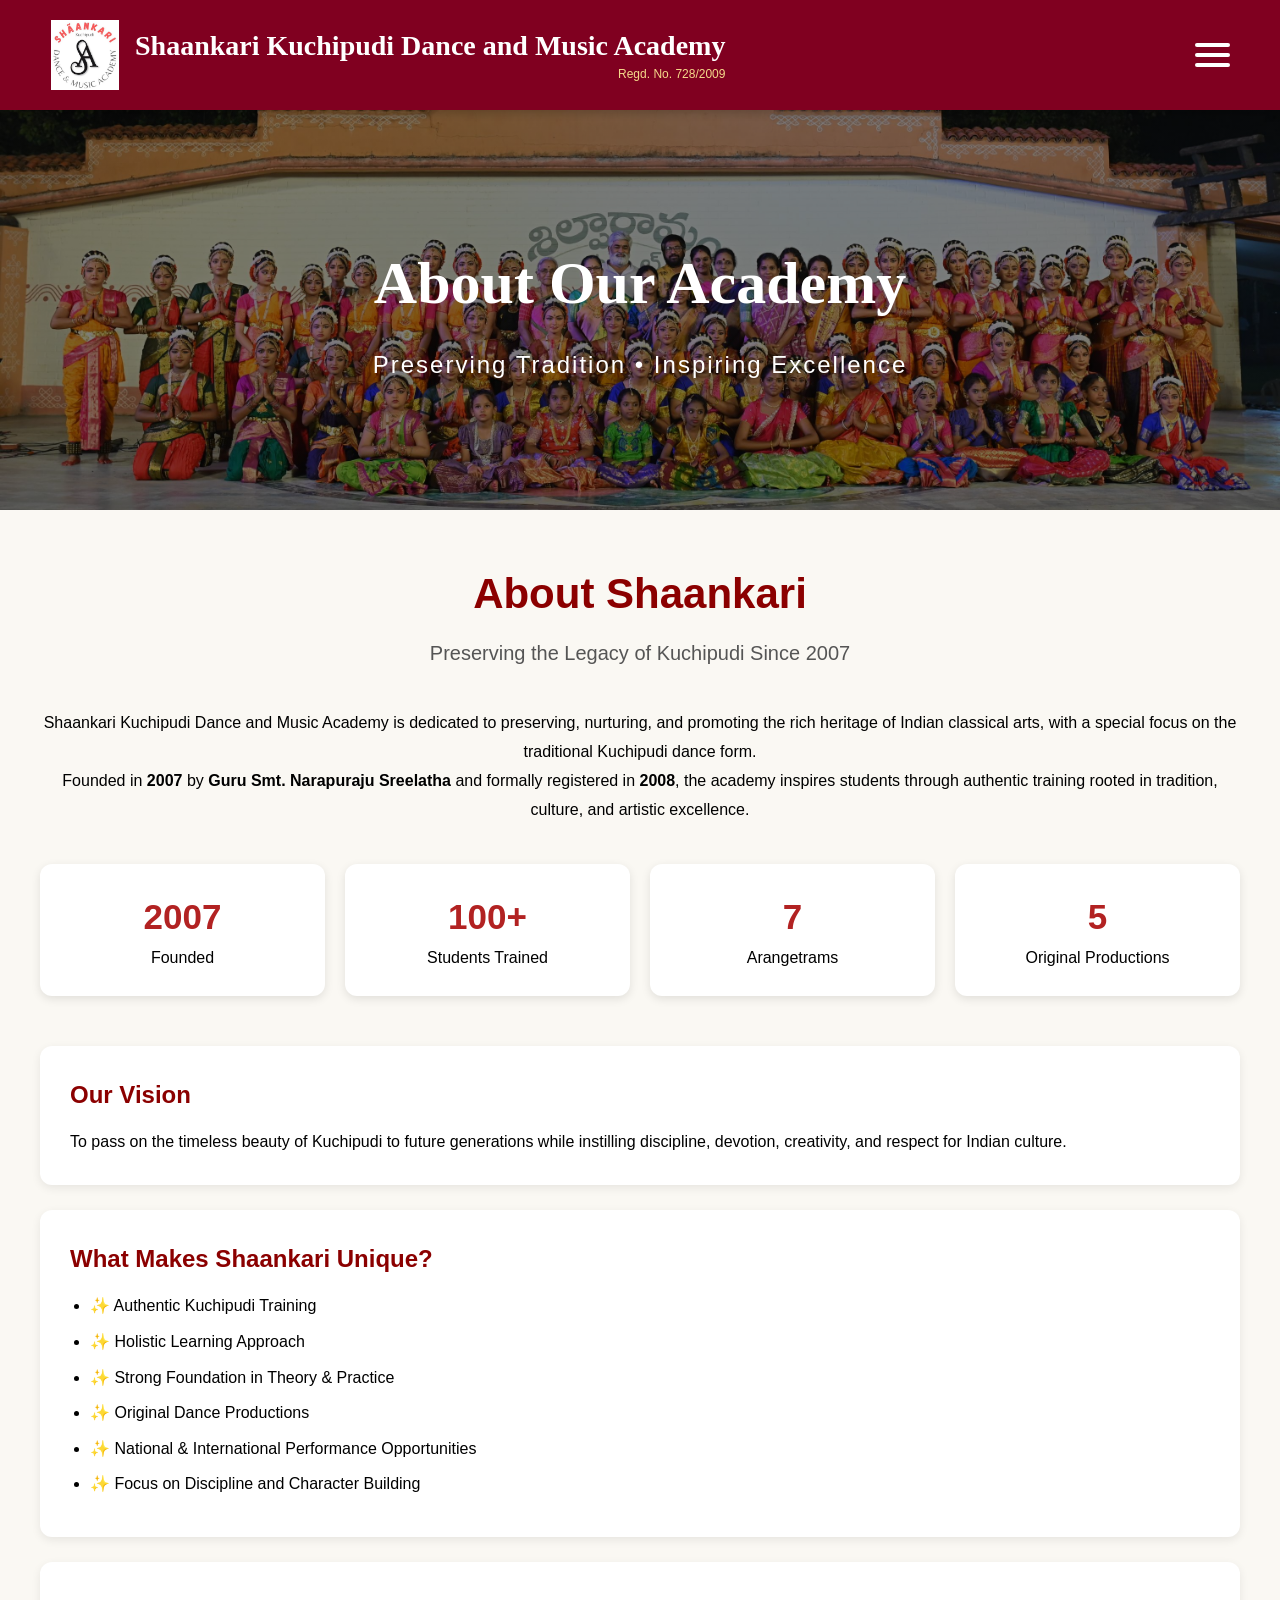
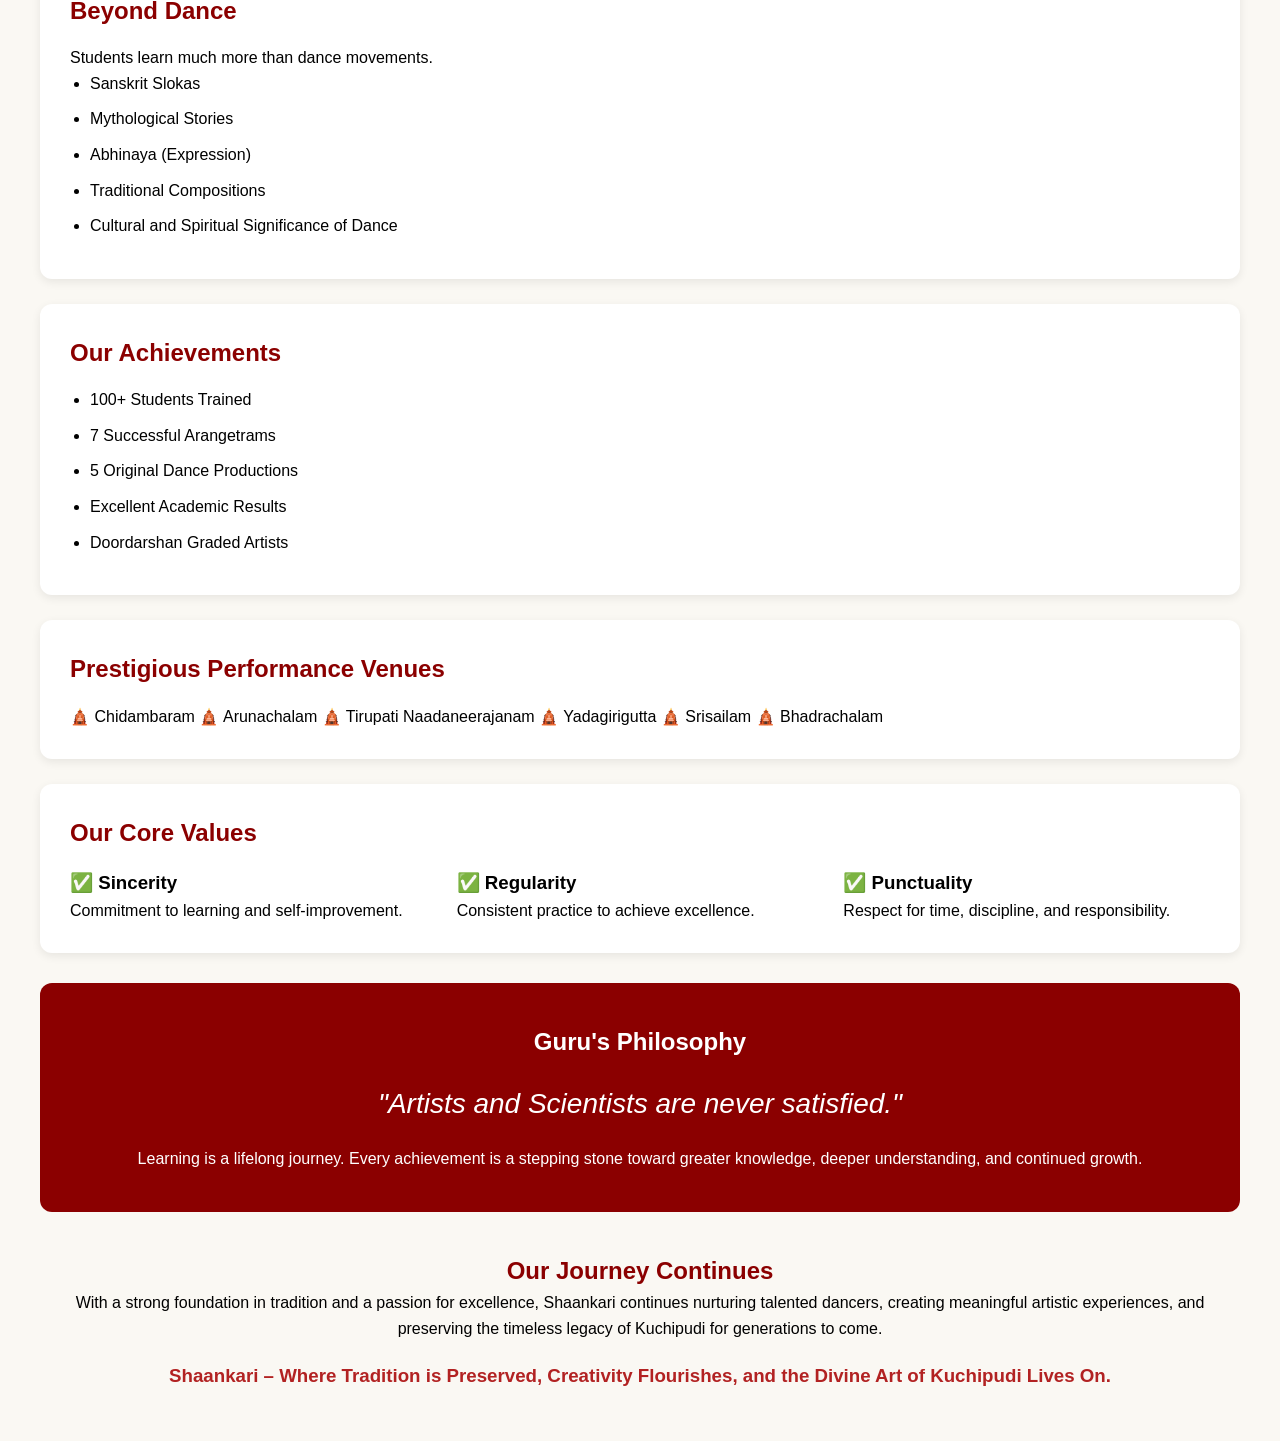
==== about-institute.html @ 615d6a78 "First website upload" ====
<!DOCTYPE html>
<html>

<head>
<title>Founder</title>
<link rel="stylesheet" href="style.css">
<script src="script.js"></script>
</head>

<body>

<div id="header"></div>
<section class="page-banner">
    <div class="banner-overlay">
        <h1>About Our Academy</h1>
        <p>Preserving Tradition • Inspiring Excellence</p>
    </div>
</section>

<section class="about-section">
    <div class="container">

        <h1 class="page-title">About Shaankari</h1>
        <p class="subtitle">
            Preserving the Legacy of Kuchipudi Since 2007
        </p>

        <div class="about-intro">
            <p>
                Shaankari Kuchipudi Dance and Music Academy is dedicated to preserving,
                nurturing, and promoting the rich heritage of Indian classical arts,
                with a special focus on the traditional Kuchipudi dance form.
            </p>

            <p>
                Founded in <strong>2007</strong> by
                <strong>Guru Smt. Narapuraju Sreelatha</strong> and formally registered
                in <strong>2008</strong>, the academy inspires students through authentic
                training rooted in tradition, culture, and artistic excellence.
            </p>
        </div>

        <!-- Stats -->
        <div class="stats-container">
            <div class="stat-card">
                <h2>2007</h2>
                <p>Founded</p>
            </div>

            <div class="stat-card">
                <h2>100+</h2>
                <p>Students Trained</p>
            </div>

            <div class="stat-card">
                <h2>7</h2>
                <p>Arangetrams</p>
            </div>

            <div class="stat-card">
                <h2>5</h2>
                <p>Original Productions</p>
            </div>

        </div>

        <!-- Vision -->
        <div class="about-card">
            <h2>Our Vision</h2>
            <p>
                To pass on the timeless beauty of Kuchipudi to future generations while
                instilling discipline, devotion, creativity, and respect for Indian culture.
            </p>
        </div>

        <!-- Features -->
        <div class="about-card">
            <h2>What Makes Shaankari Unique?</h2>

            <ul>
                <li>✨ Authentic Kuchipudi Training</li>
                <li>✨ Holistic Learning Approach</li>
                <li>✨ Strong Foundation in Theory & Practice</li>
                <li>✨ Original Dance Productions</li>
                <li>✨ National & International Performance Opportunities</li>
                <li>✨ Focus on Discipline and Character Building</li>
            </ul>
        </div>

        <!-- Learning -->
        <div class="about-card">
            <h2>Beyond Dance</h2>

            <p>
                Students learn much more than dance movements.
            </p>

            <ul>
                <li>Sanskrit Slokas</li>
                <li>Mythological Stories</li>
                <li>Abhinaya (Expression)</li>
                <li>Traditional Compositions</li>
                <li>Cultural and Spiritual Significance of Dance</li>
            </ul>
        </div>

        <!-- Achievements -->
        <div class="about-card">
            <h2>Our Achievements</h2>

            <ul>
                <li> 100+ Students Trained</li>
                <li> 7 Successful Arangetrams</li>
                <li> 5 Original Dance Productions</li>
                <li> Excellent Academic Results</li>
                <li> Doordarshan Graded Artists</li>
            </ul>
        </div>

        
        <!-- Venues -->
        <div class="about-card">
            <h2>Prestigious Performance Venues</h2>

            <div class="venues">
                <span>🛕 Chidambaram</span>
                <span>🛕 Arunachalam</span>
                <span>🛕 Tirupati Naadaneerajanam</span>
                <span>🛕 Yadagirigutta</span>
                <span>🛕 Srisailam</span>
                <span>🛕 Bhadrachalam</span>
            </div>
        </div>

        <!-- Values -->
        <div class="about-card">
            <h2>Our Core Values</h2>

            <div class="values">
                <div>
                    <h3>✅ Sincerity</h3>
                    <p>Commitment to learning and self-improvement.</p>
                </div>

                <div>
                    <h3>✅ Regularity</h3>
                    <p>Consistent practice to achieve excellence.</p>
                </div>

                <div>
                    <h3>✅ Punctuality</h3>
                    <p>Respect for time, discipline, and responsibility.</p>
                </div>
            </div>
        </div>

        <!-- Quote -->
        <div class="quote-section">
            <h2>Guru's Philosophy</h2>

            <blockquote>
                "Artists and Scientists are never satisfied."
            </blockquote>

            <p>
                Learning is a lifelong journey. Every achievement is a stepping stone
                toward greater knowledge, deeper understanding, and continued growth.
            </p>
        </div>

        <!-- Ending -->
        <div class="closing-text">
            <h2>Our Journey Continues</h2>

            <p>
                With a strong foundation in tradition and a passion for excellence,
                Shaankari continues nurturing talented dancers, creating meaningful
                artistic experiences, and preserving the timeless legacy of Kuchipudi
                for generations to come.
            </p>

            <h3>
                Shaankari – Where Tradition is Preserved, Creativity Flourishes,
                and the Divine Art of Kuchipudi Lives On.
            </h3>
        </div>

    </div>
</section>
</body>
</html>
---- style.css ----
*{
    margin:0;
    padding:0;
    box-sizing:border-box;
    font-family:Arial, sans-serif;
}

body{
    line-height:1.6;
    background:#FFF8E7;
}

header{
    background:#800020;
    color:white;
    padding:20px 50px;
    display:flex;
    justify-content:space-between;
    align-items:center;
    position:relative;
    box-shadow:0 2px 10px rgba(0,0,0,0.2);
}

.logo{
    display:flex;
    align-items:center;
    gap:15px;
}

.logo img{
    width:70px;
    height:70px;
    object-fit:contain;
}

.logo-text{
    display:flex;
    flex-direction:column;

    font-family:'Cinzel', serif; /* or Georgia */
    font-size:28px;
    font-weight:bold;
    color:white;
    line-height:1.2;
}

.regd{
    font-size:12px;
    font-weight:normal;
    color:#f5d98b;
    align-self:flex-end;
    margin-top:5px;
}
.menu-toggle{
    display:flex;
    flex-direction:column;
    cursor:pointer;
    gap:6px;
}

.menu-toggle span{
    width:35px;
    height:4px;
    background:white;
    border-radius:2px;
    transition:0.4s;
}

/* Animated Hamburger */

.menu-toggle.active span:nth-child(1){
    transform:translateY(10px) rotate(45deg);
}

.menu-toggle.active span:nth-child(2){
    opacity:0;
}

.menu-toggle.active span:nth-child(3){
    transform:translateY(-10px) rotate(-45deg);
}

/* Dropdown Menu */

#menu{
    position:absolute;
    top:85px;
    right:20px;
    width:280px;

    background:white;
    border-radius:15px;

    box-shadow:0 8px 25px rgba(0,0,0,0.15);

    overflow:hidden;

    max-height:0;
    opacity:0;

    transition:
        max-height 0.5s ease,
        opacity 0.4s ease;

    z-index:1000;
}

#menu.show{
    max-height:500px;
    opacity:1;
}

#menu a{
    display:block;
    padding:18px 22px;
    color:#333;
    text-decoration:none;
    font-size:16px;

    border-bottom:1px solid #eee;

    transition:
        background 0.3s,
        padding-left 0.3s;
}

#menu a:hover{
    background:#fff4dc;
    padding-left:30px;
    color:#800020;
}

#menu a:last-child{
    border-bottom:none;
}

nav a{
    color:white;
    text-decoration:none;
    margin-left:20px;
}

.hero{
    height:90vh;
    background:linear-gradient(rgba(0,0,0,.5),
    rgba(0,0,0,.5)),
    url("./images/nataraja.png")
    center/cover;
    display:flex;
    justify-content:center;
    align-items:center;
    text-align:center;
    color:white;
}

.hero-content h1{
    font-size:60px;
}

.hero-content p{
    font-size:22px;
    margin:20px 0;
}

.btn{
    background:#D4AF37;
    color:black;
    padding:12px 25px;
    text-decoration:none;
    border-radius:5px;
    font-weight:bold;
}

section{
    padding:70px 10%;
}

.section-title{
    text-align:center;
    font-size:36px;
    color:#800020;
    margin-bottom:40px;
}

.about{
    text-align:center;
}

.page-banner{
    height:400px;

    background:
    linear-gradient(
        rgba(0,0,0,0.5),
        rgba(0,0,0,0.5)
    ),
    url("./images/banner.jpg");

    background-size:cover;
    background-position:50% 70%;
    background-repeat:no-repeat;

    display:flex;
    justify-content:center;
    align-items:center;

    text-align:center;
}

.banner-overlay h1{
    color:white;
    font-size:60px;
    margin-bottom:15px;

    font-family:Georgia, serif;
}

.banner-overlay p{
    color:white;
    font-size:24px;
    letter-spacing:2px;
}



.about-section{
    padding:50px 20px;
    background:#faf8f3;
}

.container{
    max-width:1200px;
    margin:auto;
}

.page-title{
    text-align:center;
    color:#8b0000;
    font-size:42px;
    margin-bottom:10px;
}

.subtitle{
    text-align:center;
    font-size:20px;
    color:#555;
    margin-bottom:40px;
}

.about-intro{
    text-align:center;
    line-height:1.8;
    margin-bottom:40px;
}

.stats-container{
    display:grid;
    grid-template-columns:repeat(auto-fit,minmax(180px,1fr));
    gap:20px;
    margin-bottom:50px;
}

.stat-card{
    background:white;
    padding:25px;
    text-align:center;
    border-radius:12px;
    box-shadow:0 3px 10px rgba(0,0,0,0.1);
}

.stat-card h2{
    color:#b22222;
    font-size:35px;
}

.about-card{
    background:white;
    padding:30px;
    margin-bottom:25px;
    border-radius:12px;
    box-shadow:0 3px 10px rgba(0,0,0,0.08);
}

.about-card h2{
    color:#8b0000;
    margin-bottom:15px;
}

.about-card ul{
    padding-left:20px;
}

.about-card li{
    margin-bottom:10px;
}

.values{
    display:grid;
    grid-template-columns:repeat(auto-fit,minmax(250px,1fr));
    gap:20px;
}

.quote-section{
    background:#8b0000;
    color:white;
    text-align:center;
    padding:40px;
    border-radius:12px;
    margin-top:30px;
}

.quote-section blockquote{
    font-size:28px;
    font-style:italic;
    margin:20px 0;
}

.closing-text{
    text-align:center;
    margin-top:40px;
}

.closing-text h2{
    color:#8b0000;
}

.closing-text h3{
    margin-top:20px;
    color:#b22222;
}





/* ===== FOUNDER PAGE ===== */

.founder-page{
    max-width: 1200px;
    margin: 0 auto;
    padding: 30px 20px;
}

/* ===== HERO SECTION ===== */

.founder-hero{
    margin-bottom: 50px;
}

.hero-container{
    display: flex;
    align-items: center;
    gap: 50px;
    flex-wrap: wrap;
}

.founder-photo{
    flex: 1;
    min-width: 300px;
}

.founder-photo img{
    width: 100%;
    border-radius: 20px;
    box-shadow: 0 8px 25px rgba(0,0,0,0.15);
}

.founder-details{
    flex: 1;
    min-width: 300px;
}

.founder-details h1{
    font-size: 2.8rem;
    color: #8B0000;
    margin-bottom: 10px;
}

.founder-details h3{
    color: #d4a017;
    margin-bottom: 12px;
    font-size: 1.4rem;
}

.designation{
    font-size: 1.1rem;
    font-weight: 600;
    margin-bottom: 20px;
}

.founder-details p{
    line-height: 1.8;
    color: #444;
}

/* ===== STATS ===== */

.stats{
    display: flex;
    gap: 20px;
    margin-top: 25px;
    flex-wrap: wrap;
}

.stat-box{
    background: #fff8ef;
    padding: 20px;
    border-radius: 12px;
    text-align: center;
    flex: 1;
    min-width: 120px;
    box-shadow: 0 4px 10px rgba(0,0,0,0.08);
}

.stat-box h2{
    color: #8B0000;
    margin-bottom: 5px;
}

.stat-box p{
    margin: 0;
    font-size: 14px;
}

/* ===== CONTENT SECTIONS ===== */

.content-section{
    background: #ffffff;
    padding: 30px;
    margin: 35px 0;
    border-radius: 15px;
    box-shadow: 0 3px 12px rgba(0,0,0,0.08);
}

.content-section h2{
    color: #8B0000;
    margin-bottom: 20px;
    font-size: 2rem;
}

.content-section p{
    line-height: 1.9;
    color: #444;
    margin-bottom: 15px;
}

/* ===== QUALIFICATION LIST ===== */

.qualification-list{
    padding-left: 25px;
}

.qualification-list li{
    margin-bottom: 12px;
    line-height: 1.7;
}

/* ===== IMAGE BANNER ===== */

.image-banner{
    margin: 50px 0;
}

.image-banner img{
    width: 100%;
    height: 450px;
    object-fit: cover;
    border-radius: 15px;
    box-shadow: 0 6px 15px rgba(0,0,0,0.15);
}

/* ===== SPLIT SECTION ===== */

.split-section{
    display: flex;
    align-items: center;
    gap: 40px;
    margin: 60px 0;
    flex-wrap: wrap;
}

.split-image{
    flex: 1;
    min-width: 300px;
}

.split-content{
    flex: 1;
    min-width: 300px;
}

.split-image img{
    width: 100%;
    height:350px;
    object-fit: cover;
    object-position: 20% 10%;
    border-radius: 15px;
    box-shadow: 0 6px 15px rgba(0,0,0,0.15);
}

.split-content h2{
    color: #8B0000;
    margin-bottom: 15px;
}

.split-content p{
    line-height: 1.8;
}

/* ===== WORK CARDS ===== */

.works-grid{
    display: grid;
    grid-template-columns: repeat(auto-fit,minmax(220px,1fr));
    gap: 20px;
}

.work-card{
    background: linear-gradient(135deg,#8B0000,#b22222);
    color: #fff;
    text-align: center;
    padding: 18px;
    border-radius: 12px;
    font-weight: 600;
    transition: transform 0.3s;
}

.work-card:hover{
    transform: translateY(-5px);
}

/* ===== TAGS ===== */

.tag-container,
.country-container{
    display: flex;
    flex-wrap: wrap;
    gap: 12px;
}

.tag,
.country{
    background: #f2f2f2;
    padding: 10px 16px;
    border-radius: 50px;
    font-weight: 500;
}

.country{
    background: #fff3d5;
}

/* ===== IMAGE ROW ===== */

.image-row{
    display: grid;
    grid-template-columns: repeat(auto-fit,minmax(250px,1fr));
    gap: 20px;
    margin: 50px 0;
}

.image-row img{
    width: 100%;
    height: 280px;
    object-fit: cover;
    border-radius: 15px;
    transition: transform 0.4s ease;
}

.image-row img:hover{
    transform: scale(1.03);
}

/* ===== GALLERY ===== */

.gallery-section{
    margin: 60px 0;
}

.gallery-section h2{
    text-align: center;
    color: #8B0000;
    margin-bottom: 30px;
}

.gallery-grid{
    display: grid;
    grid-template-columns: repeat(auto-fit,minmax(280px,1fr));
    gap: 20px;
}

.gallery-grid img{
    width: 100%;
    height: 280px;
    object-fit: cover;
    border-radius: 15px;
    box-shadow: 0 5px 12px rgba(0,0,0,0.15);
    transition: transform 0.3s ease;
}

.gallery-grid img:hover{
    transform: scale(1.02);
}

/* ===== MESSAGE ===== */

.founder-message{
    background: #fff8ef;
    padding: 40px;
    border-radius: 20px;
    text-align: center;
    margin: 60px 0;
}

.founder-message h2{
    color: #8B0000;
    margin-bottom: 20px;
}

.founder-message blockquote{
    font-size: 1.6rem;
    font-style: italic;
    color: #8B0000;
    margin-bottom: 20px;
}

.founder-message p{
    max-width: 800px;
    margin: auto;
    line-height: 1.8;
}

/* ===== MOBILE ===== */

@media(max-width:768px){

    .founder-details h1{
        font-size: 2rem;
    }

    .hero-container{
        gap: 30px;
    }

    .content-section{
        padding: 20px;
    }

    .image-banner img{
        height: 280px;
    }

    .gallery-grid img{
        height: 220px;
    }

    .image-row img{
        height: 220px;
    }

}






.courses{
    display:grid;
    grid-template-columns:repeat(auto-fit,minmax(250px,1fr));
    gap:25px;
}

.card{
    background:white;
    padding:25px;
    border-radius:10px;
    box-shadow:0 4px 12px rgba(0,0,0,.1);
}

.card h3{
    color:#800020;
    margin-bottom:15px;
}

.gallery{
    display:grid;
    grid-template-columns:repeat(auto-fit,minmax(280px,1fr));
    gap:20px;
}

.gallery img{
    width:80%;
    height:250px;
    object-fit:cover;
    object-position: 40% 20%;
    border-radius:10px;
}

.contact-container{
    display:flex;
    gap:40px;
    padding:60px 10%;
    flex-wrap:wrap;
}

.contact-info,
.contact-form{
    flex:1;
    min-width:350px;
}

.contact-info{
    background:white;
    padding:30px;
    border-radius:15px;
    box-shadow:0 5px 20px rgba(0,0,0,0.1);
}

.contact-info h2{
    color:#800020;
    margin-bottom:20px;
}

.contact-info p{
    font-size:18px;
    margin-bottom:20px;
    line-height:1.8;
}


.map-section{
    padding:60px 10%;
}

.map-section h2{
    text-align:center;
    color:#800020;
    margin-bottom:30px;
}
.whatsapp-btn{
    position: fixed;
    bottom: 40px;
    right: 20px;
    background: #25D366;
    color: white;
    padding: 10px 15px;
    border-radius: 50px;
    text-decoration: none;
    font-weight: bold;
}

form{
    max-width:600px;
    margin:auto;
}

input, textarea{
    width:100%;
    padding:12px;
    margin:10px 0;
    border:1px solid #ccc;
    border-radius:5px;
}

button{
    background:#800020;
    color:white;
    border:none;
    padding:12px 25px;
    cursor:pointer;
    border-radius:5px;
}

footer{
    background:#3E2723;
    color:white;
    text-align:center;
    padding:1px;
}

@media(max-width:768px){
.hero-content h1{
    font-size:40px;
}
}
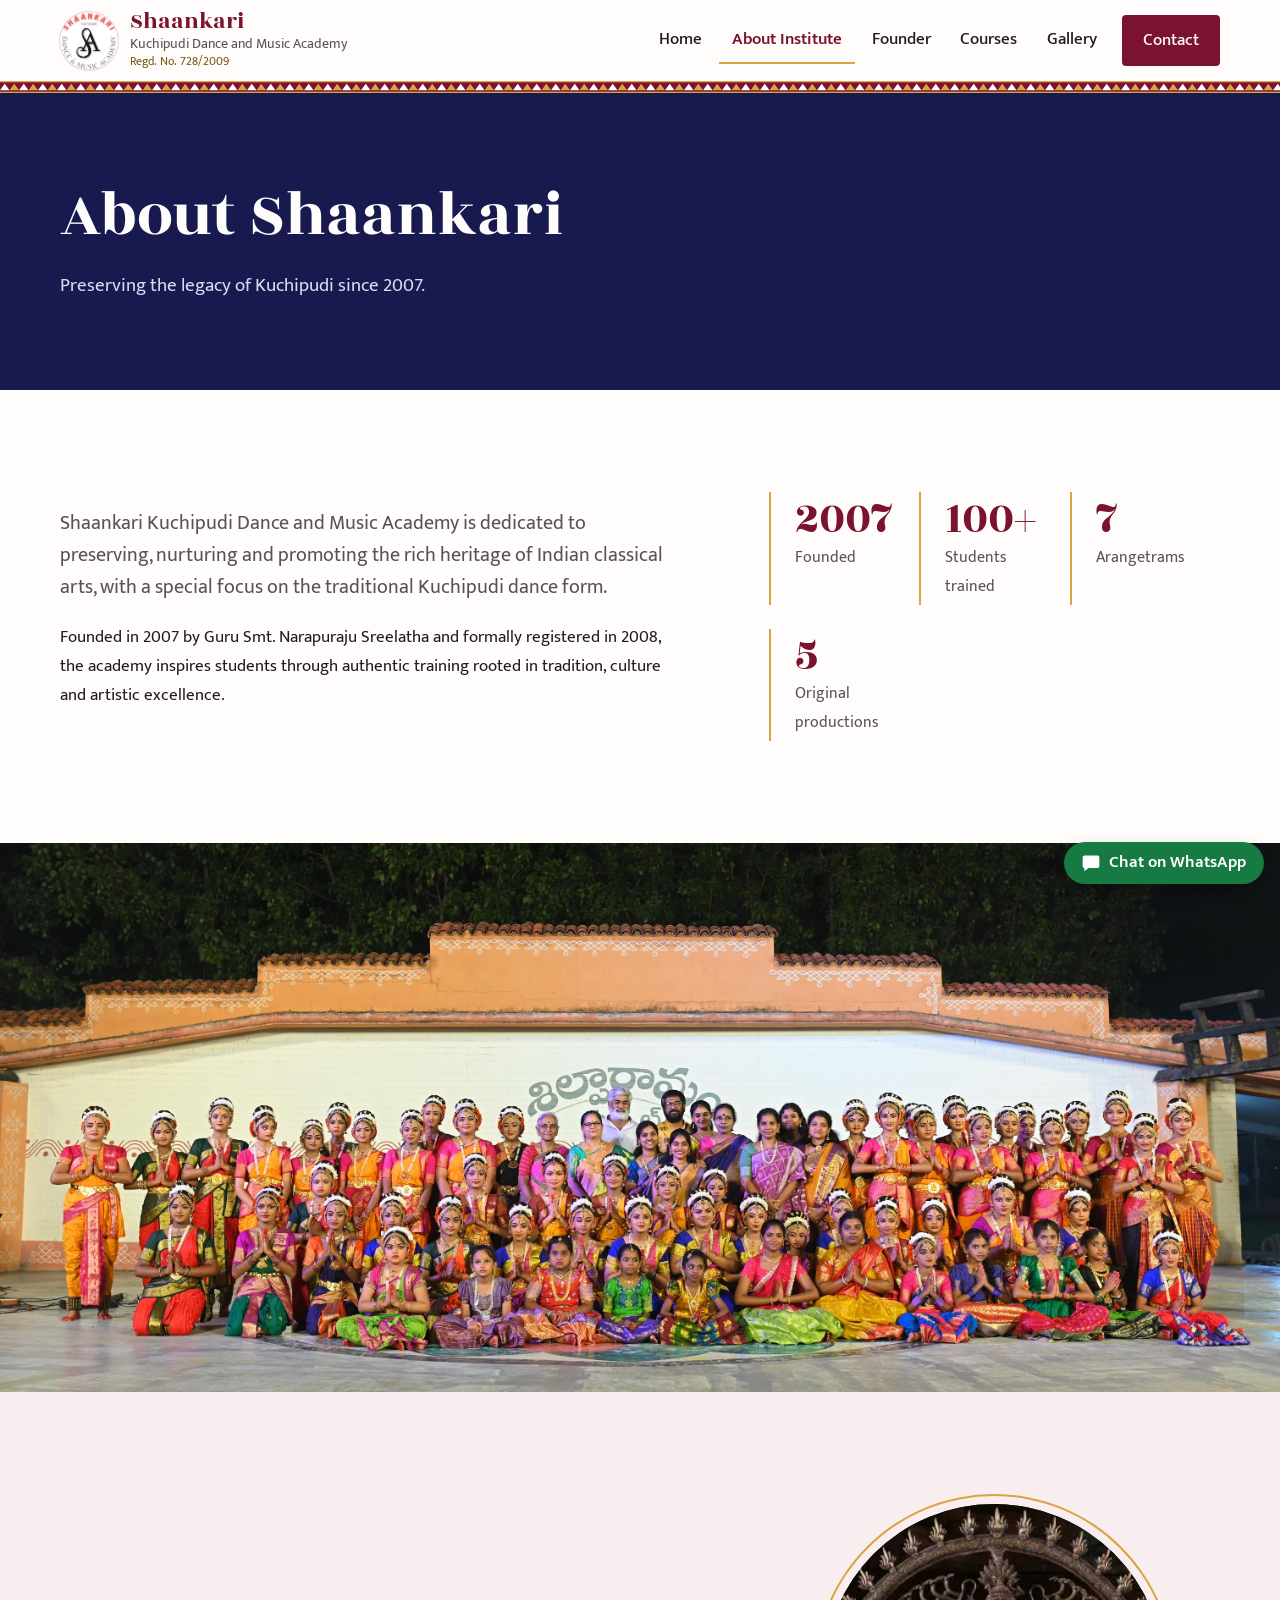
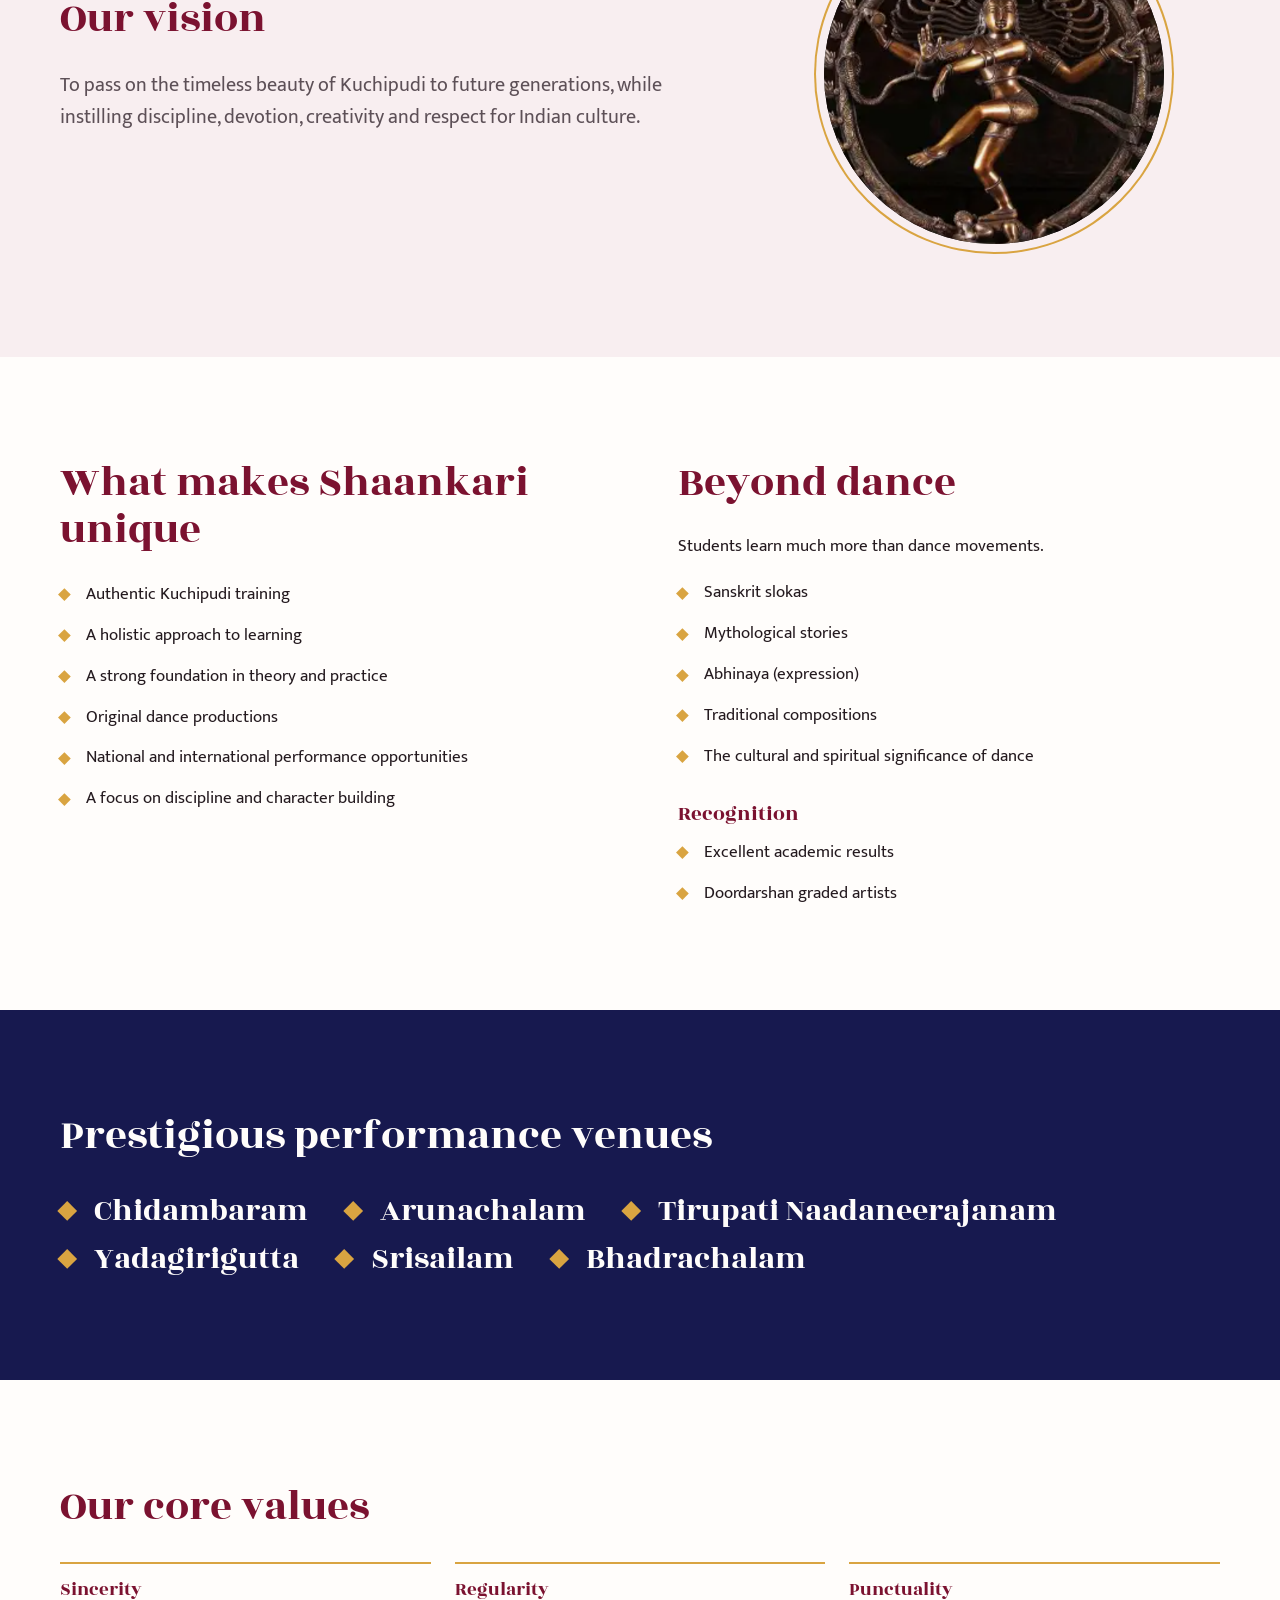
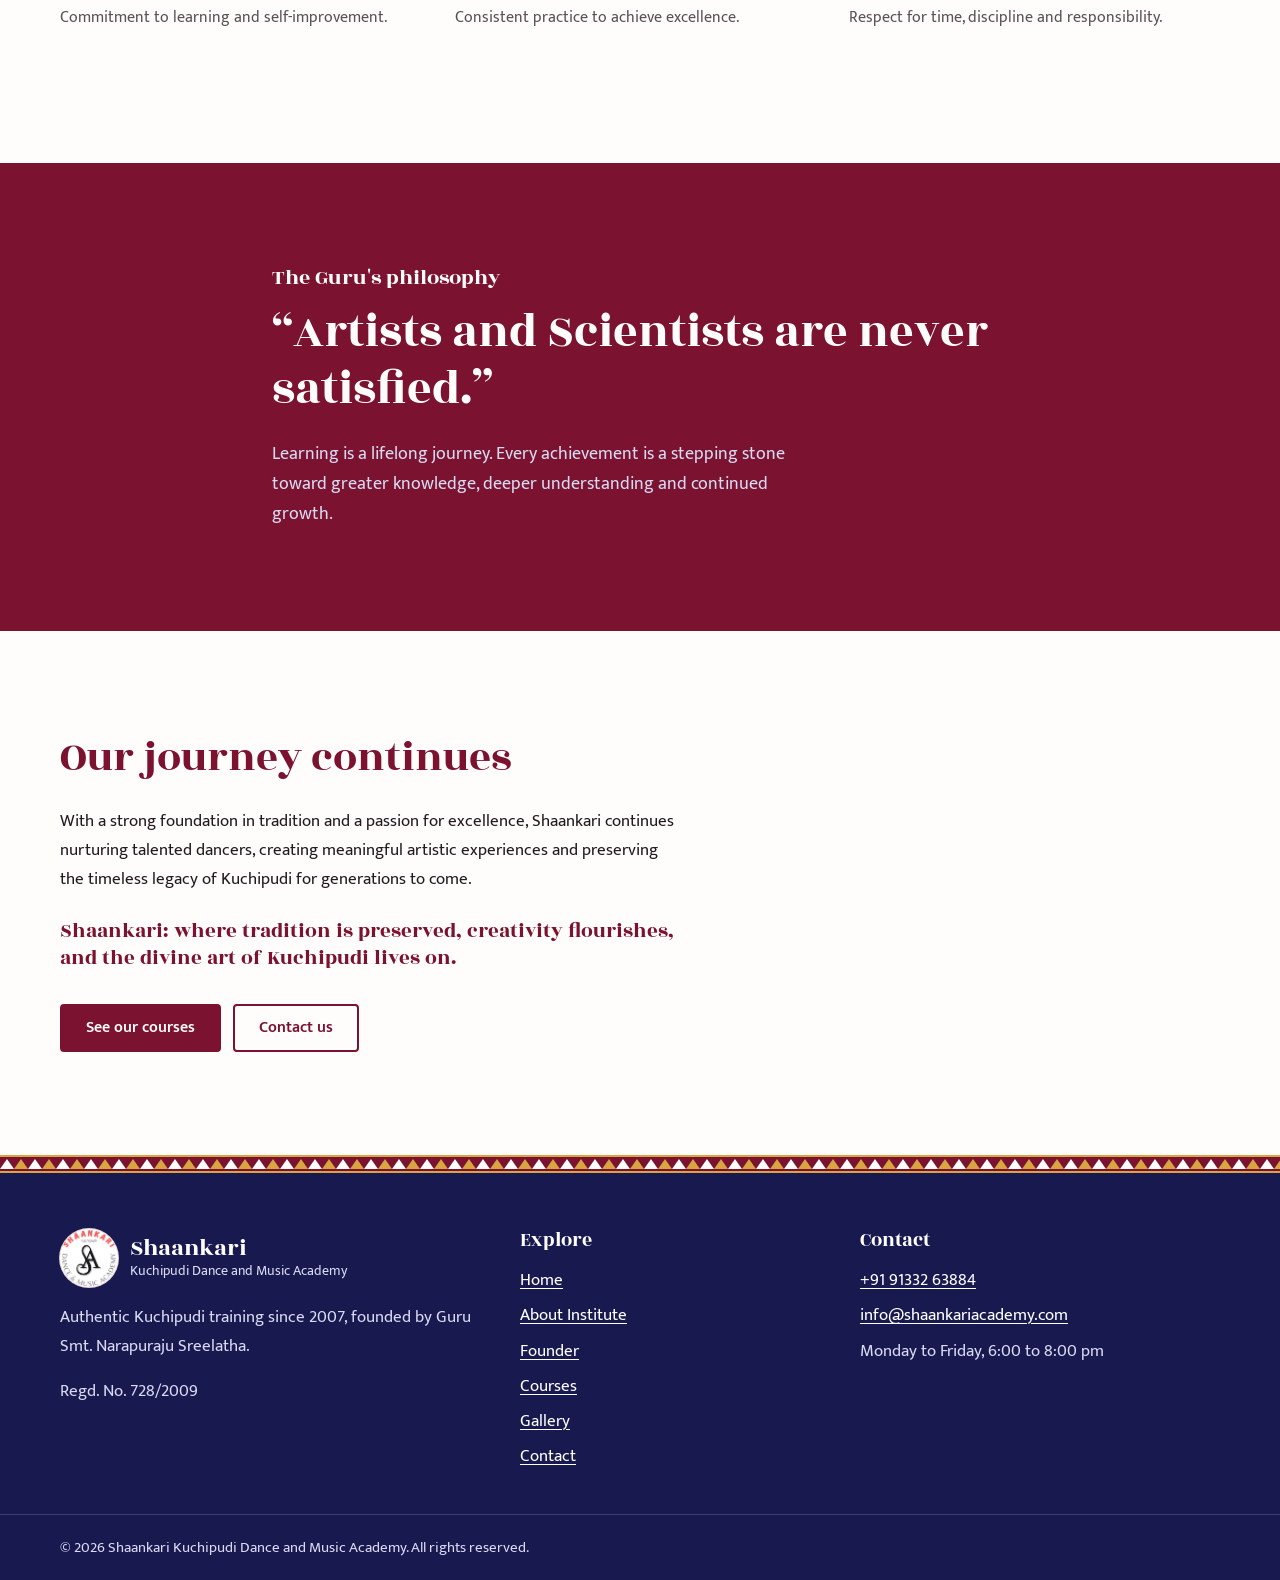
==== commit d86af6d4: "overall changes made to website" ====
--- a/about-institute.html
+++ b/about-institute.html
@@ -1,192 +1,159 @@
 <!DOCTYPE html>
-<html>
+<html lang="en">
+<head>
+<meta charset="UTF-8">
+<meta name="viewport" content="width=device-width, initial-scale=1">
+<title>About the Institute | Shaankari Kuchipudi Dance and Music Academy</title>
+<meta name="description" content="Shaankari Kuchipudi Dance and Music Academy was founded in 2007 by Guru Smt. Narapuraju Sreelatha to preserve and promote Kuchipudi. Our vision, values and achievements.">
+<meta name="theme-color" content="#17194F">
+<link rel="icon" href="images/logo.jpg">
+<link rel="preconnect" href="https://fonts.googleapis.com">
+<link rel="preconnect" href="https://fonts.gstatic.com" crossorigin>
+<link href="https://fonts.googleapis.com/css2?family=Mukta:wght@400;500;600&family=Rozha+One&display=swap" rel="stylesheet">
+<link rel="stylesheet" href="style.css">
+</head>
+<body>
+<a class="skip-link" href="#main">Skip to content</a>
+<header id="site-header" class="site-header"></header>
 
-<head>
-<title>Founder</title>
-<link rel="stylesheet" href="style.css">
+<main id="main">
+
+  <section class="page-head">
+    <div class="wrap">
+      <h1>About Shaankari</h1>
+      <p>Preserving the legacy of Kuchipudi since 2007.</p>
+    </div>
+  </section>
+
+  <section class="band" aria-label="Introduction">
+    <div class="wrap split split--reverse">
+      <div class="prose">
+        <p class="lead">Shaankari Kuchipudi Dance and Music Academy is dedicated to preserving, nurturing and promoting the rich heritage of Indian classical arts, with a special focus on the traditional Kuchipudi dance form.</p>
+        <p>Founded in 2007 by Guru Smt. Narapuraju Sreelatha and formally registered in 2008, the academy inspires students through authentic training rooted in tradition, culture and artistic excellence.</p>
+      </div>
+
+      <ul class="facts">
+        <li><strong>2007</strong><span>Founded</span></li>
+        <li><strong>100+</strong><span>Students trained</span></li>
+        <li><strong>7</strong><span>Arangetrams</span></li>
+        <li><strong>5</strong><span>Original productions</span></li>
+      </ul>
+    </div>
+  </section>
+
+  <figure class="strip">
+    <img src="images/banner.jpg" width="3024" height="2012" loading="lazy" decoding="async"
+         alt="Students, teachers and guests of the academy posing together on an open-air stage at night">
+  </figure>
+
+  <section class="band band--blush" aria-labelledby="vision-title">
+    <div class="wrap split split--reverse">
+      <div class="prose">
+        <h2 id="vision-title">Our vision</h2>
+        <p class="lead">To pass on the timeless beauty of Kuchipudi to future generations, while instilling discipline, devotion, creativity and respect for Indian culture.</p>
+      </div>
+      <div class="circle">
+        <img src="images/nataraja.png" width="530" height="498" loading="lazy" decoding="async"
+             alt="Bronze statue of Nataraja, Shiva as lord of dance, inside a ring of flames">
+      </div>
+    </div>
+  </section>
+
+  <section class="band" aria-label="What we teach">
+    <div class="wrap split split--even" style="align-items:start">
+      <div>
+        <h2>What makes Shaankari unique</h2>
+        <ul class="ticks ticks--one">
+          <li>Authentic Kuchipudi training</li>
+          <li>A holistic approach to learning</li>
+          <li>A strong foundation in theory and practice</li>
+          <li>Original dance productions</li>
+          <li>National and international performance opportunities</li>
+          <li>A focus on discipline and character building</li>
+        </ul>
+      </div>
+
+      <div>
+        <h2>Beyond dance</h2>
+        <p>Students learn much more than dance movements.</p>
+        <ul class="ticks ticks--one">
+          <li>Sanskrit slokas</li>
+          <li>Mythological stories</li>
+          <li>Abhinaya (expression)</li>
+          <li>Traditional compositions</li>
+          <li>The cultural and spiritual significance of dance</li>
+        </ul>
+
+        <h3 style="margin:2rem 0 0.75rem">Recognition</h3>
+        <ul class="ticks ticks--one">
+          <li>Excellent academic results</li>
+          <li>Doordarshan graded artists</li>
+        </ul>
+      </div>
+    </div>
+  </section>
+
+  <section class="band band--indigo" aria-labelledby="venues-title">
+    <div class="wrap">
+      <h2 id="venues-title" style="margin-bottom:0">Prestigious performance venues</h2>
+      <ul class="venues">
+        <li>Chidambaram</li>
+        <li>Arunachalam</li>
+        <li>Tirupati Naadaneerajanam</li>
+        <li>Yadagirigutta</li>
+        <li>Srisailam</li>
+        <li>Bhadrachalam</li>
+      </ul>
+    </div>
+  </section>
+
+  <section class="band" aria-labelledby="values-title">
+    <div class="wrap">
+      <div class="section-head" style="margin-bottom:0">
+        <h2 id="values-title">Our core values</h2>
+      </div>
+      <ul class="values">
+        <li>
+          <h3>Sincerity</h3>
+          <p>Commitment to learning and self-improvement.</p>
+        </li>
+        <li>
+          <h3>Regularity</h3>
+          <p>Consistent practice to achieve excellence.</p>
+        </li>
+        <li>
+          <h3>Punctuality</h3>
+          <p>Respect for time, discipline and responsibility.</p>
+        </li>
+      </ul>
+    </div>
+  </section>
+
+  <section class="band band--silk" aria-labelledby="philosophy-title">
+    <div class="wrap quote">
+      <h2 id="philosophy-title" style="font-size:1.4rem">The Guru's philosophy</h2>
+      <blockquote>&ldquo;Artists and Scientists are never satisfied.&rdquo;</blockquote>
+      <p>Learning is a lifelong journey. Every achievement is a stepping stone toward greater knowledge, deeper understanding and continued growth.</p>
+    </div>
+  </section>
+
+  <section class="band" aria-labelledby="journey-title">
+    <div class="wrap">
+      <div class="prose">
+        <h2 id="journey-title">Our journey continues</h2>
+        <p>With a strong foundation in tradition and a passion for excellence, Shaankari continues nurturing talented dancers, creating meaningful artistic experiences and preserving the timeless legacy of Kuchipudi for generations to come.</p>
+        <h3 style="margin-top:1.5rem;line-height:1.3">Shaankari: where tradition is preserved, creativity flourishes, and the divine art of Kuchipudi lives on.</h3>
+        <p class="actions" style="margin-top:2rem">
+          <a class="btn btn--silk" href="courses.html">See our courses</a>
+          <a class="btn btn--outline" href="contact.html">Contact us</a>
+        </p>
+      </div>
+    </div>
+  </section>
+
+</main>
+
+<footer id="site-footer" class="site-footer"></footer>
 <script src="script.js"></script>
-</head>
-
-<body>
-
-<div id="header"></div>
-<section class="page-banner">
-    <div class="banner-overlay">
-        <h1>About Our Academy</h1>
-        <p>Preserving Tradition • Inspiring Excellence</p>
-    </div>
-</section>
-
-<section class="about-section">
-    <div class="container">
-
-        <h1 class="page-title">About Shaankari</h1>
-        <p class="subtitle">
-            Preserving the Legacy of Kuchipudi Since 2007
-        </p>
-
-        <div class="about-intro">
-            <p>
-                Shaankari Kuchipudi Dance and Music Academy is dedicated to preserving,
-                nurturing, and promoting the rich heritage of Indian classical arts,
-                with a special focus on the traditional Kuchipudi dance form.
-            </p>
-
-            <p>
-                Founded in <strong>2007</strong> by
-                <strong>Guru Smt. Narapuraju Sreelatha</strong> and formally registered
-                in <strong>2008</strong>, the academy inspires students through authentic
-                training rooted in tradition, culture, and artistic excellence.
-            </p>
-        </div>
-
-        <!-- Stats -->
-        <div class="stats-container">
-            <div class="stat-card">
-                <h2>2007</h2>
-                <p>Founded</p>
-            </div>
-
-            <div class="stat-card">
-                <h2>100+</h2>
-                <p>Students Trained</p>
-            </div>
-
-            <div class="stat-card">
-                <h2>7</h2>
-                <p>Arangetrams</p>
-            </div>
-
-            <div class="stat-card">
-                <h2>5</h2>
-                <p>Original Productions</p>
-            </div>
-
-        </div>
-
-        <!-- Vision -->
-        <div class="about-card">
-            <h2>Our Vision</h2>
-            <p>
-                To pass on the timeless beauty of Kuchipudi to future generations while
-                instilling discipline, devotion, creativity, and respect for Indian culture.
-            </p>
-        </div>
-
-        <!-- Features -->
-        <div class="about-card">
-            <h2>What Makes Shaankari Unique?</h2>
-
-            <ul>
-                <li>✨ Authentic Kuchipudi Training</li>
-                <li>✨ Holistic Learning Approach</li>
-                <li>✨ Strong Foundation in Theory & Practice</li>
-                <li>✨ Original Dance Productions</li>
-                <li>✨ National & International Performance Opportunities</li>
-                <li>✨ Focus on Discipline and Character Building</li>
-            </ul>
-        </div>
-
-        <!-- Learning -->
-        <div class="about-card">
-            <h2>Beyond Dance</h2>
-
-            <p>
-                Students learn much more than dance movements.
-            </p>
-
-            <ul>
-                <li>Sanskrit Slokas</li>
-                <li>Mythological Stories</li>
-                <li>Abhinaya (Expression)</li>
-                <li>Traditional Compositions</li>
-                <li>Cultural and Spiritual Significance of Dance</li>
-            </ul>
-        </div>
-
-        <!-- Achievements -->
-        <div class="about-card">
-            <h2>Our Achievements</h2>
-
-            <ul>
-                <li> 100+ Students Trained</li>
-                <li> 7 Successful Arangetrams</li>
-                <li> 5 Original Dance Productions</li>
-                <li> Excellent Academic Results</li>
-                <li> Doordarshan Graded Artists</li>
-            </ul>
-        </div>
-
-        
-        <!-- Venues -->
-        <div class="about-card">
-            <h2>Prestigious Performance Venues</h2>
-
-            <div class="venues">
-                <span>🛕 Chidambaram</span>
-                <span>🛕 Arunachalam</span>
-                <span>🛕 Tirupati Naadaneerajanam</span>
-                <span>🛕 Yadagirigutta</span>
-                <span>🛕 Srisailam</span>
-                <span>🛕 Bhadrachalam</span>
-            </div>
-        </div>
-
-        <!-- Values -->
-        <div class="about-card">
-            <h2>Our Core Values</h2>
-
-            <div class="values">
-                <div>
-                    <h3>✅ Sincerity</h3>
-                    <p>Commitment to learning and self-improvement.</p>
-                </div>
-
-                <div>
-                    <h3>✅ Regularity</h3>
-                    <p>Consistent practice to achieve excellence.</p>
-                </div>
-
-                <div>
-                    <h3>✅ Punctuality</h3>
-                    <p>Respect for time, discipline, and responsibility.</p>
-                </div>
-            </div>
-        </div>
-
-        <!-- Quote -->
-        <div class="quote-section">
-            <h2>Guru's Philosophy</h2>
-
-            <blockquote>
-                "Artists and Scientists are never satisfied."
-            </blockquote>
-
-            <p>
-                Learning is a lifelong journey. Every achievement is a stepping stone
-                toward greater knowledge, deeper understanding, and continued growth.
-            </p>
-        </div>
-
-        <!-- Ending -->
-        <div class="closing-text">
-            <h2>Our Journey Continues</h2>
-
-            <p>
-                With a strong foundation in tradition and a passion for excellence,
-                Shaankari continues nurturing talented dancers, creating meaningful
-                artistic experiences, and preserving the timeless legacy of Kuchipudi
-                for generations to come.
-            </p>
-
-            <h3>
-                Shaankari – Where Tradition is Preserved, Creativity Flourishes,
-                and the Divine Art of Kuchipudi Lives On.
-            </h3>
-        </div>
-
-    </div>
-</section>
 </body>
 </html>
-
--- a/style.css
+++ b/style.css
@@ -1,787 +1,923 @@
-
-*{
-    margin:0;
-    padding:0;
-    box-sizing:border-box;
-    font-family:Arial, sans-serif;
-}
-
-body{
-    line-height:1.6;
-    background:#FFF8E7;
-}
-
-header{
-    background:#800020;
-    color:white;
-    padding:20px 50px;
-    display:flex;
-    justify-content:space-between;
-    align-items:center;
-    position:relative;
-    box-shadow:0 2px 10px rgba(0,0,0,0.2);
-}
-
-.logo{
-    display:flex;
-    align-items:center;
-    gap:15px;
-}
-
-.logo img{
-    width:70px;
-    height:70px;
-    object-fit:contain;
-}
-
-.logo-text{
-    display:flex;
-    flex-direction:column;
-
-    font-family:'Cinzel', serif; /* or Georgia */
-    font-size:28px;
-    font-weight:bold;
-    color:white;
-    line-height:1.2;
-}
-
-.regd{
-    font-size:12px;
-    font-weight:normal;
-    color:#f5d98b;
-    align-self:flex-end;
-    margin-top:5px;
-}
-.menu-toggle{
-    display:flex;
-    flex-direction:column;
-    cursor:pointer;
-    gap:6px;
-}
-
-.menu-toggle span{
-    width:35px;
-    height:4px;
-    background:white;
-    border-radius:2px;
-    transition:0.4s;
-}
-
-/* Animated Hamburger */
-
-.menu-toggle.active span:nth-child(1){
-    transform:translateY(10px) rotate(45deg);
-}
-
-.menu-toggle.active span:nth-child(2){
-    opacity:0;
-}
-
-.menu-toggle.active span:nth-child(3){
-    transform:translateY(-10px) rotate(-45deg);
-}
-
-/* Dropdown Menu */
-
-#menu{
-    position:absolute;
-    top:85px;
-    right:20px;
-    width:280px;
-
-    background:white;
-    border-radius:15px;
-
-    box-shadow:0 8px 25px rgba(0,0,0,0.15);
-
-    overflow:hidden;
-
-    max-height:0;
-    opacity:0;
-
-    transition:
-        max-height 0.5s ease,
-        opacity 0.4s ease;
-
-    z-index:1000;
-}
-
-#menu.show{
-    max-height:500px;
-    opacity:1;
-}
-
-#menu a{
-    display:block;
-    padding:18px 22px;
-    color:#333;
-    text-decoration:none;
-    font-size:16px;
-
-    border-bottom:1px solid #eee;
-
-    transition:
-        background 0.3s,
-        padding-left 0.3s;
-}
-
-#menu a:hover{
-    background:#fff4dc;
-    padding-left:30px;
-    color:#800020;
-}
-
-#menu a:last-child{
-    border-bottom:none;
-}
-
-nav a{
-    color:white;
-    text-decoration:none;
-    margin-left:20px;
-}
-
-.hero{
-    height:90vh;
-    background:linear-gradient(rgba(0,0,0,.5),
-    rgba(0,0,0,.5)),
-    url("./images/nataraja.png")
-    center/cover;
-    display:flex;
-    justify-content:center;
-    align-items:center;
-    text-align:center;
-    color:white;
-}
-
-.hero-content h1{
-    font-size:60px;
-}
-
-.hero-content p{
-    font-size:22px;
-    margin:20px 0;
-}
-
-.btn{
-    background:#D4AF37;
-    color:black;
-    padding:12px 25px;
-    text-decoration:none;
-    border-radius:5px;
-    font-weight:bold;
-}
-
-section{
-    padding:70px 10%;
-}
-
-.section-title{
-    text-align:center;
-    font-size:36px;
-    color:#800020;
-    margin-bottom:40px;
-}
-
-.about{
-    text-align:center;
-}
-
-.page-banner{
-    height:400px;
-
-    background:
-    linear-gradient(
-        rgba(0,0,0,0.5),
-        rgba(0,0,0,0.5)
-    ),
-    url("./images/banner.jpg");
-
-    background-size:cover;
-    background-position:50% 70%;
-    background-repeat:no-repeat;
-
-    display:flex;
-    justify-content:center;
-    align-items:center;
-
-    text-align:center;
-}
-
-.banner-overlay h1{
-    color:white;
-    font-size:60px;
-    margin-bottom:15px;
-
-    font-family:Georgia, serif;
-}
-
-.banner-overlay p{
-    color:white;
-    font-size:24px;
-    letter-spacing:2px;
-}
-
-
-
-.about-section{
-    padding:50px 20px;
-    background:#faf8f3;
-}
-
-.container{
-    max-width:1200px;
-    margin:auto;
-}
-
-.page-title{
-    text-align:center;
-    color:#8b0000;
-    font-size:42px;
-    margin-bottom:10px;
-}
-
-.subtitle{
-    text-align:center;
-    font-size:20px;
-    color:#555;
-    margin-bottom:40px;
-}
-
-.about-intro{
-    text-align:center;
-    line-height:1.8;
-    margin-bottom:40px;
-}
-
-.stats-container{
-    display:grid;
-    grid-template-columns:repeat(auto-fit,minmax(180px,1fr));
-    gap:20px;
-    margin-bottom:50px;
-}
-
-.stat-card{
-    background:white;
-    padding:25px;
-    text-align:center;
-    border-radius:12px;
-    box-shadow:0 3px 10px rgba(0,0,0,0.1);
-}
-
-.stat-card h2{
-    color:#b22222;
-    font-size:35px;
-}
-
-.about-card{
-    background:white;
-    padding:30px;
-    margin-bottom:25px;
-    border-radius:12px;
-    box-shadow:0 3px 10px rgba(0,0,0,0.08);
-}
-
-.about-card h2{
-    color:#8b0000;
-    margin-bottom:15px;
-}
-
-.about-card ul{
-    padding-left:20px;
-}
-
-.about-card li{
-    margin-bottom:10px;
-}
-
-.values{
-    display:grid;
-    grid-template-columns:repeat(auto-fit,minmax(250px,1fr));
-    gap:20px;
-}
-
-.quote-section{
-    background:#8b0000;
-    color:white;
-    text-align:center;
-    padding:40px;
-    border-radius:12px;
-    margin-top:30px;
-}
-
-.quote-section blockquote{
-    font-size:28px;
-    font-style:italic;
-    margin:20px 0;
-}
-
-.closing-text{
-    text-align:center;
-    margin-top:40px;
-}
-
-.closing-text h2{
-    color:#8b0000;
-}
-
-.closing-text h3{
-    margin-top:20px;
-    color:#b22222;
-}
-
-
-
-
-
-/* ===== FOUNDER PAGE ===== */
-
-.founder-page{
-    max-width: 1200px;
-    margin: 0 auto;
-    padding: 30px 20px;
-}
-
-/* ===== HERO SECTION ===== */
-
-.founder-hero{
-    margin-bottom: 50px;
-}
-
-.hero-container{
-    display: flex;
+/* ==========================================================================
+   Shaankari Kuchipudi Dance and Music Academy
+
+   Design notes
+   - The zari border (the woven temple border on a silk saree) is the
+     signature motif. It sits under the header and above the footer.
+   - Portraits sit in a temple-niche arch. The Nataraja sits in a circle,
+     echoing his ring of flames.
+   - Colours come from the stage: silk maroon, night-stage indigo, zari gold.
+   ========================================================================== */
+
+:root {
+  --silk: #7B1230;
+  --silk-deep: #560B21;
+  --indigo: #17194F;
+  --indigo-soft: #242877;
+  --zari: #D9A441;
+  --zari-ink: #7D5410;
+  --paper: #FFFDFB;
+  --blush: #F8EEF0;
+  --ink: #241A1F;
+  --muted: #5D5057;
+  --line: #E6D3D7;
+  --on-dark: #D8DAF2;
+  --wa: #167A42;
+
+  --radius: 4px;
+  --wrap: 1160px;
+  --ring: var(--paper);
+
+  --font-display: "Rozha One", "Playfair Display", Georgia, "Times New Roman", serif;
+  --font-body: "Mukta", "Segoe UI", system-ui, -apple-system, Roboto, sans-serif;
+
+  --zari-tile: url("data:image/svg+xml,%3Csvg xmlns='http://www.w3.org/2000/svg' width='28' height='18'%3E%3Crect width='28' height='18' fill='%237B1230'/%3E%3Crect width='28' height='2' fill='%23D9A441'/%3E%3Crect y='16' width='28' height='2' fill='%23D9A441'/%3E%3Cpath d='M0 14L7 4l7 10z' fill='%23FFFDFB'/%3E%3Cpath d='M14 14l7-10 7 10z' fill='%23D9A441'/%3E%3C/svg%3E");
+}
+
+/* ---------- Base ---------- */
+
+*, *::before, *::after { box-sizing: border-box; }
+
+html {
+  -webkit-text-size-adjust: 100%;
+  scroll-behavior: smooth;
+}
+
+body {
+  margin: 0;
+  font-family: var(--font-body);
+  font-size: 1.0625rem;
+  line-height: 1.7;
+  color: var(--ink);
+  background: var(--paper);
+  overflow-x: clip;
+}
+
+img { display: block; max-width: 100%; height: auto; }
+
+h1, h2, h3 {
+  margin: 0;
+  font-family: var(--font-display);
+  font-weight: 400;
+  line-height: 1.1;
+  color: var(--silk);
+}
+
+h1 { font-size: clamp(2.3rem, 5.2vw, 4rem); }
+h2 { font-size: clamp(1.8rem, 3.4vw, 2.7rem); margin-bottom: 0.6em; }
+h3 { font-size: 1.3rem; }
+
+p { margin: 0 0 1em; }
+
+a { color: var(--silk); text-underline-offset: 3px; }
+a:hover { color: var(--silk-deep); }
+
+:focus-visible {
+  outline: 3px solid var(--indigo-soft);
+  outline-offset: 3px;
+}
+
+.skip-link {
+  position: absolute;
+  left: 1rem;
+  top: -4rem;
+  z-index: 100;
+  padding: 0.6rem 1rem;
+  background: var(--paper);
+  color: var(--ink);
+  font-weight: 600;
+}
+.skip-link:focus { top: 1rem; }
+
+/* ---------- Layout ---------- */
+
+.wrap {
+  width: min(var(--wrap), 100% - 2.5rem);
+  margin-inline: auto;
+}
+
+.band { padding-block: clamp(3.5rem, 8vw, 6.5rem); }
+.band--blush { background: var(--blush); --ring: var(--blush); }
+.band--indigo { background: var(--indigo); color: var(--paper); --ring: var(--indigo); }
+.band--silk { background: var(--silk); color: var(--paper); --ring: var(--silk); }
+
+.band--indigo h2, .band--indigo h3,
+.band--silk h2, .band--silk h3 { color: var(--paper); }
+.band--indigo p, .band--silk p { color: var(--on-dark); }
+.band--indigo a:not(.btn) { color: var(--zari); }
+.band--indigo :focus-visible,
+.band--silk :focus-visible { outline-color: var(--zari); }
+
+.prose { max-width: 62ch; }
+.lead { font-size: 1.25rem; line-height: 1.6; color: var(--muted); }
+.muted { color: var(--muted); }
+
+.section-head { max-width: 46rem; margin-bottom: 2.5rem; }
+.section-head p { margin: 0; color: var(--muted); font-size: 1.1rem; }
+
+.split {
+  display: grid;
+  grid-template-columns: minmax(0, 5fr) minmax(0, 7fr);
+  gap: clamp(2rem, 6vw, 5rem);
+  align-items: center;
+}
+.split--reverse { grid-template-columns: minmax(0, 7fr) minmax(0, 5fr); }
+.split--even { grid-template-columns: repeat(2, minmax(0, 1fr)); }
+
+/* ---------- Zari border ---------- */
+
+.zari {
+  height: 18px;
+  background: var(--zari-tile) repeat-x;
+  background-size: 28px 18px;
+}
+.zari--thin {
+  height: 12px;
+  background-size: 19px 12px;
+}
+
+/* ---------- Buttons ---------- */
+
+.btn {
+  display: inline-flex;
+  align-items: center;
+  justify-content: center;
+  gap: 0.5rem;
+  padding: 0.8rem 1.5rem;
+  border: 2px solid transparent;
+  border-radius: var(--radius);
+  font: 600 1rem/1.2 var(--font-body);
+  text-decoration: none;
+  cursor: pointer;
+  transition: background-color 0.2s, color 0.2s, border-color 0.2s;
+}
+.btn--gold { background: var(--zari); color: var(--ink); }
+.btn--gold:hover { background: #E8B954; color: var(--ink); }
+.btn--silk { background: var(--silk); color: var(--paper); }
+.btn--silk:hover { background: var(--silk-deep); color: var(--paper); }
+.btn--outline { border-color: var(--silk); color: var(--silk); }
+.btn--outline:hover { background: var(--silk); color: var(--paper); }
+.btn--light { border-color: rgba(255, 255, 255, 0.7); color: var(--paper); }
+.btn--light:hover { background: rgba(255, 255, 255, 0.14); color: var(--paper); }
+.btn--wa { background: var(--wa); color: #fff; }
+.btn--wa:hover { background: #0F5E32; color: #fff; }
+
+.actions { display: flex; flex-wrap: wrap; gap: 0.75rem; margin: 0; }
+
+/* ---------- Header ---------- */
+
+#site-header { min-height: 92px; }
+
+.site-header {
+  position: sticky;
+  top: 0;
+  z-index: 50;
+  background: var(--paper);
+}
+
+.site-header__bar {
+  display: flex;
+  align-items: center;
+  justify-content: space-between;
+  gap: 1rem;
+  padding-block: 0.6rem;
+}
+
+.brand {
+  display: flex;
+  align-items: center;
+  gap: 0.75rem;
+  color: var(--ink);
+  text-decoration: none;
+}
+.brand:hover { color: var(--ink); }
+
+.brand__mark {
+  flex: none;
+  width: 52px;
+  height: 52px;
+  border-radius: 50%;
+  object-fit: cover;
+  box-shadow: 0 0 0 1px var(--line);
+  background: #fff;
+}
+
+.brand__name {
+  display: block;
+  font-family: var(--font-display);
+  font-size: 1.45rem;
+  line-height: 1;
+  color: var(--silk);
+}
+.brand__sub {
+  display: block;
+  margin-top: 0.2rem;
+  font-size: 0.78rem;
+  line-height: 1.2;
+  color: var(--muted);
+}
+.brand__regd { display: none; }
+
+.nav-toggle {
+  display: grid;
+  place-content: center;
+  gap: 5px;
+  width: 44px;
+  height: 44px;
+  padding: 0;
+  border: 1px solid var(--line);
+  border-radius: var(--radius);
+  background: var(--paper);
+  cursor: pointer;
+}
+.nav-toggle span {
+  display: block;
+  width: 22px;
+  height: 2px;
+  background: var(--silk);
+  transition: transform 0.25s, opacity 0.25s;
+}
+.nav-toggle[aria-expanded="true"] span:nth-child(1) { transform: translateY(7px) rotate(45deg); }
+.nav-toggle[aria-expanded="true"] span:nth-child(2) { opacity: 0; }
+.nav-toggle[aria-expanded="true"] span:nth-child(3) { transform: translateY(-7px) rotate(-45deg); }
+
+.nav {
+  position: absolute;
+  left: 0;
+  right: 0;
+  top: 100%;
+  display: flex;
+  flex-direction: column;
+  padding: 0.25rem 1.25rem 1rem;
+  background: var(--paper);
+  border-bottom: 1px solid var(--line);
+  box-shadow: 0 18px 30px -18px rgba(23, 25, 79, 0.4);
+  visibility: hidden;
+  opacity: 0;
+  transform: translateY(-6px);
+  transition: opacity 0.2s, transform 0.2s, visibility 0s 0.2s;
+}
+.nav.is-open {
+  visibility: visible;
+  opacity: 1;
+  transform: none;
+  transition: opacity 0.2s, transform 0.2s;
+}
+.nav a {
+  padding: 0.9rem 0.25rem;
+  border-bottom: 1px solid var(--line);
+  color: var(--ink);
+  font-weight: 500;
+  text-decoration: none;
+}
+.nav a:hover,
+.nav a[aria-current="page"] { color: var(--silk); }
+.nav a[aria-current="page"] { font-weight: 600; }
+.nav a:last-child { border-bottom: 0; }
+
+@media (min-width: 1040px) {
+  .nav-toggle { display: none; }
+
+  .nav {
+    position: static;
+    flex-direction: row;
     align-items: center;
-    gap: 50px;
-    flex-wrap: wrap;
-}
-
-.founder-photo{
-    flex: 1;
-    min-width: 300px;
-}
-
-.founder-photo img{
-    width: 100%;
-    border-radius: 20px;
-    box-shadow: 0 8px 25px rgba(0,0,0,0.15);
-}
-
-.founder-details{
-    flex: 1;
-    min-width: 300px;
-}
-
-.founder-details h1{
-    font-size: 2.8rem;
-    color: #8B0000;
-    margin-bottom: 10px;
-}
-
-.founder-details h3{
-    color: #d4a017;
-    margin-bottom: 12px;
-    font-size: 1.4rem;
-}
-
-.designation{
-    font-size: 1.1rem;
-    font-weight: 600;
-    margin-bottom: 20px;
-}
-
-.founder-details p{
-    line-height: 1.8;
-    color: #444;
-}
-
-/* ===== STATS ===== */
-
-.stats{
-    display: flex;
-    gap: 20px;
-    margin-top: 25px;
-    flex-wrap: wrap;
-}
-
-.stat-box{
-    background: #fff8ef;
-    padding: 20px;
-    border-radius: 12px;
-    text-align: center;
-    flex: 1;
-    min-width: 120px;
-    box-shadow: 0 4px 10px rgba(0,0,0,0.08);
-}
-
-.stat-box h2{
-    color: #8B0000;
-    margin-bottom: 5px;
-}
-
-.stat-box p{
-    margin: 0;
-    font-size: 14px;
-}
-
-/* ===== CONTENT SECTIONS ===== */
-
-.content-section{
-    background: #ffffff;
-    padding: 30px;
-    margin: 35px 0;
-    border-radius: 15px;
-    box-shadow: 0 3px 12px rgba(0,0,0,0.08);
-}
-
-.content-section h2{
-    color: #8B0000;
-    margin-bottom: 20px;
-    font-size: 2rem;
-}
-
-.content-section p{
-    line-height: 1.9;
-    color: #444;
-    margin-bottom: 15px;
-}
-
-/* ===== QUALIFICATION LIST ===== */
-
-.qualification-list{
-    padding-left: 25px;
-}
-
-.qualification-list li{
-    margin-bottom: 12px;
-    line-height: 1.7;
-}
-
-/* ===== IMAGE BANNER ===== */
-
-.image-banner{
-    margin: 50px 0;
-}
-
-.image-banner img{
-    width: 100%;
-    height: 450px;
-    object-fit: cover;
-    border-radius: 15px;
-    box-shadow: 0 6px 15px rgba(0,0,0,0.15);
-}
-
-/* ===== SPLIT SECTION ===== */
-
-.split-section{
-    display: flex;
-    align-items: center;
-    gap: 40px;
-    margin: 60px 0;
-    flex-wrap: wrap;
-}
-
-.split-image{
-    flex: 1;
-    min-width: 300px;
-}
-
-.split-content{
-    flex: 1;
-    min-width: 300px;
-}
-
-.split-image img{
-    width: 100%;
-    height:350px;
-    object-fit: cover;
-    object-position: 20% 10%;
-    border-radius: 15px;
-    box-shadow: 0 6px 15px rgba(0,0,0,0.15);
-}
-
-.split-content h2{
-    color: #8B0000;
-    margin-bottom: 15px;
-}
-
-.split-content p{
-    line-height: 1.8;
-}
-
-/* ===== WORK CARDS ===== */
-
-.works-grid{
-    display: grid;
-    grid-template-columns: repeat(auto-fit,minmax(220px,1fr));
-    gap: 20px;
-}
-
-.work-card{
-    background: linear-gradient(135deg,#8B0000,#b22222);
-    color: #fff;
-    text-align: center;
-    padding: 18px;
-    border-radius: 12px;
-    font-weight: 600;
-    transition: transform 0.3s;
-}
-
-.work-card:hover{
-    transform: translateY(-5px);
-}
-
-/* ===== TAGS ===== */
-
-.tag-container,
-.country-container{
-    display: flex;
-    flex-wrap: wrap;
-    gap: 12px;
-}
-
-.tag,
-.country{
-    background: #f2f2f2;
-    padding: 10px 16px;
-    border-radius: 50px;
-    font-weight: 500;
-}
-
-.country{
-    background: #fff3d5;
-}
-
-/* ===== IMAGE ROW ===== */
-
-.image-row{
-    display: grid;
-    grid-template-columns: repeat(auto-fit,minmax(250px,1fr));
-    gap: 20px;
-    margin: 50px 0;
-}
-
-.image-row img{
-    width: 100%;
-    height: 280px;
-    object-fit: cover;
-    border-radius: 15px;
-    transition: transform 0.4s ease;
-}
-
-.image-row img:hover{
-    transform: scale(1.03);
-}
-
-/* ===== GALLERY ===== */
-
-.gallery-section{
-    margin: 60px 0;
-}
-
-.gallery-section h2{
-    text-align: center;
-    color: #8B0000;
-    margin-bottom: 30px;
-}
-
-.gallery-grid{
-    display: grid;
-    grid-template-columns: repeat(auto-fit,minmax(280px,1fr));
-    gap: 20px;
-}
-
-.gallery-grid img{
-    width: 100%;
-    height: 280px;
-    object-fit: cover;
-    border-radius: 15px;
-    box-shadow: 0 5px 12px rgba(0,0,0,0.15);
-    transition: transform 0.3s ease;
-}
-
-.gallery-grid img:hover{
-    transform: scale(1.02);
-}
-
-/* ===== MESSAGE ===== */
-
-.founder-message{
-    background: #fff8ef;
-    padding: 40px;
-    border-radius: 20px;
-    text-align: center;
-    margin: 60px 0;
-}
-
-.founder-message h2{
-    color: #8B0000;
-    margin-bottom: 20px;
-}
-
-.founder-message blockquote{
-    font-size: 1.6rem;
-    font-style: italic;
-    color: #8B0000;
-    margin-bottom: 20px;
-}
-
-.founder-message p{
-    max-width: 800px;
-    margin: auto;
-    line-height: 1.8;
-}
-
-/* ===== MOBILE ===== */
-
-@media(max-width:768px){
-
-    .founder-details h1{
-        font-size: 2rem;
-    }
-
-    .hero-container{
-        gap: 30px;
-    }
-
-    .content-section{
-        padding: 20px;
-    }
-
-    .image-banner img{
-        height: 280px;
-    }
-
-    .gallery-grid img{
-        height: 220px;
-    }
-
-    .image-row img{
-        height: 220px;
-    }
-
-}
-
-
-
-
-
-
-.courses{
-    display:grid;
-    grid-template-columns:repeat(auto-fit,minmax(250px,1fr));
-    gap:25px;
-}
-
-.card{
-    background:white;
-    padding:25px;
-    border-radius:10px;
-    box-shadow:0 4px 12px rgba(0,0,0,.1);
-}
-
-.card h3{
-    color:#800020;
-    margin-bottom:15px;
-}
-
-.gallery{
-    display:grid;
-    grid-template-columns:repeat(auto-fit,minmax(280px,1fr));
-    gap:20px;
-}
-
-.gallery img{
-    width:80%;
-    height:250px;
-    object-fit:cover;
-    object-position: 40% 20%;
-    border-radius:10px;
-}
-
-.contact-container{
-    display:flex;
-    gap:40px;
-    padding:60px 10%;
-    flex-wrap:wrap;
-}
-
-.contact-info,
-.contact-form{
-    flex:1;
-    min-width:350px;
-}
-
-.contact-info{
-    background:white;
-    padding:30px;
-    border-radius:15px;
-    box-shadow:0 5px 20px rgba(0,0,0,0.1);
-}
-
-.contact-info h2{
-    color:#800020;
-    margin-bottom:20px;
-}
-
-.contact-info p{
-    font-size:18px;
-    margin-bottom:20px;
-    line-height:1.8;
-}
-
-
-.map-section{
-    padding:60px 10%;
-}
-
-.map-section h2{
-    text-align:center;
-    color:#800020;
-    margin-bottom:30px;
-}
-.whatsapp-btn{
-    position: fixed;
-    bottom: 40px;
-    right: 20px;
-    background: #25D366;
-    color: white;
-    padding: 10px 15px;
-    border-radius: 50px;
-    text-decoration: none;
-    font-weight: bold;
-}
-
-form{
-    max-width:600px;
-    margin:auto;
-}
-
-input, textarea{
-    width:100%;
-    padding:12px;
-    margin:10px 0;
-    border:1px solid #ccc;
-    border-radius:5px;
-}
-
-button{
-    background:#800020;
-    color:white;
-    border:none;
-    padding:12px 25px;
-    cursor:pointer;
-    border-radius:5px;
-}
-
-footer{
-    background:#3E2723;
-    color:white;
-    text-align:center;
-    padding:1px;
-}
-
-@media(max-width:768px){
-.hero-content h1{
-    font-size:40px;
-}
-}
+    gap: 0.25rem;
+    padding: 0;
+    background: none;
+    border: 0;
+    box-shadow: none;
+    visibility: visible;
+    opacity: 1;
+    transform: none;
+  }
+  .nav a {
+    padding: 0.5rem 0.8rem;
+    border-bottom: 2px solid transparent;
+  }
+  .nav a[aria-current="page"] { border-bottom-color: var(--zari); }
+  .nav a:last-child {
+    margin-left: 0.5rem;
+    padding: 0.55rem 1.2rem;
+    border: 2px solid var(--silk);
+    border-radius: var(--radius);
+    background: var(--silk);
+    color: var(--paper);
+  }
+  .nav a:last-child:hover { background: var(--silk-deep); border-color: var(--silk-deep); color: var(--paper); }
+  .nav a:last-child[aria-current="page"] { border-bottom-color: var(--silk); }
+
+  .brand__mark { width: 58px; height: 58px; }
+  .brand__sub { font-size: 0.85rem; }
+  .brand__regd { display: block; font-size: 0.72rem; color: var(--zari-ink); }
+}
+
+/* ---------- Home hero ---------- */
+
+.hero {
+  background: var(--indigo);
+  color: var(--paper);
+}
+
+.hero__media { position: relative; }
+.hero__media img {
+  width: 100%;
+  height: clamp(340px, 58vh, 700px);
+  object-fit: cover;
+  object-position: 50% 52%;
+}
+.hero__media::after {
+  content: "";
+  position: absolute;
+  inset: auto 0 0 0;
+  height: 60%;
+  background: linear-gradient(to bottom, rgba(23, 25, 79, 0), rgba(23, 25, 79, 0.72) 55%, var(--indigo));
+}
+
+.hero__content {
+  position: relative;
+  display: grid;
+  grid-template-columns: minmax(0, 7fr) minmax(0, 5fr);
+  gap: clamp(1.5rem, 5vw, 4rem);
+  align-items: end;
+  margin-top: -5.5rem;
+  padding-bottom: clamp(2.5rem, 6vw, 4.5rem);
+}
+.hero h1 {
+  color: var(--paper);
+  font-size: clamp(2.3rem, 5.4vw, 4.2rem);
+}
+.hero__aside p { color: var(--on-dark); font-size: 1.15rem; }
+.hero__aside .actions { margin-top: 1.5rem; }
+
+/* ---------- Page heads (inner pages) ---------- */
+
+.page-head {
+  padding-block: clamp(3rem, 7vw, 5.5rem);
+  background: var(--indigo);
+  color: var(--paper);
+  --ring: var(--indigo);
+}
+.page-head h1 { color: var(--paper); max-width: 18ch; }
+.page-head p {
+  max-width: 56ch;
+  margin: 1.1rem 0 0;
+  color: var(--on-dark);
+  font-size: 1.2rem;
+}
+.page-head--split .wrap {
+  display: grid;
+  grid-template-columns: minmax(0, 1fr) 280px;
+  gap: 3rem;
+  align-items: center;
+}
+
+/* ---------- Arch and circle frames ---------- */
+
+.arch {
+  max-width: 420px;
+  margin: 10px auto;
+  overflow: hidden;
+  border-top-left-radius: 999px;
+  border-top-right-radius: 999px;
+  box-shadow: 0 0 0 8px var(--ring), 0 0 0 10px var(--zari);
+}
+.arch img {
+  width: 100%;
+  aspect-ratio: 3 / 4;
+  height: auto;
+  object-fit: cover;
+}
+
+.circle {
+  max-width: 340px;
+  margin: 10px auto;
+  overflow: hidden;
+  border-radius: 50%;
+  box-shadow: 0 0 0 8px var(--ring), 0 0 0 10px var(--zari);
+  background: #1b1b1b;
+}
+.circle img {
+  width: 100%;
+  aspect-ratio: 1;
+  height: auto;
+  object-fit: cover;
+}
+
+.caption {
+  margin: 1.5rem 0 0;
+  font-size: 0.95rem;
+  color: var(--muted);
+  text-align: center;
+}
+
+/* ---------- Values ---------- */
+
+.values {
+  display: grid;
+  grid-template-columns: repeat(3, minmax(0, 1fr));
+  gap: 1.5rem;
+  margin: 2rem 0;
+  padding: 0;
+  list-style: none;
+}
+.values li { padding-top: 0.9rem; border-top: 2px solid var(--zari); }
+.values h3 { margin-bottom: 0.3rem; font-size: 1.2rem; }
+.values p { margin: 0; font-size: 0.98rem; line-height: 1.55; color: var(--muted); }
+
+/* ---------- Learning path (a real sequence, so it is numbered) ---------- */
+
+.path {
+  display: grid;
+  grid-template-columns: repeat(3, minmax(0, 1fr));
+  gap: 2rem;
+  margin: 0;
+  padding: 0;
+  list-style: none;
+  counter-reset: step;
+}
+.path li { position: relative; padding-top: 4.25rem; }
+.path li::before {
+  counter-increment: step;
+  content: counter(step);
+  position: absolute;
+  top: 0;
+  left: 0;
+  z-index: 1;
+  display: grid;
+  place-items: center;
+  width: 3rem;
+  height: 3rem;
+  border-radius: 50%;
+  background: var(--silk);
+  color: var(--paper);
+  font-family: var(--font-display);
+  font-size: 1.3rem;
+}
+.path li:not(:last-child)::after {
+  content: "";
+  position: absolute;
+  top: 1.5rem;
+  left: 3rem;
+  right: -2rem;
+  height: 2px;
+  background: var(--zari);
+}
+.path h3 { margin-bottom: 0.4rem; }
+.path p { margin: 0; color: var(--muted); }
+
+.path-note {
+  margin-top: 3rem;
+  padding-top: 1.5rem;
+  border-top: 1px solid var(--line);
+  display: flex;
+  flex-wrap: wrap;
+  align-items: center;
+  justify-content: space-between;
+  gap: 1rem 2rem;
+}
+.path-note h3 { margin-bottom: 0.2rem; }
+.path-note p { margin: 0; color: var(--muted); }
+
+/* ---------- Photo mosaic (home) ---------- */
+
+.mosaic {
+  display: grid;
+  grid-template-columns: repeat(6, minmax(0, 1fr));
+  grid-auto-rows: clamp(160px, 21vw, 270px);
+  gap: 0.75rem;
+}
+.mosaic img {
+  width: 100%;
+  height: 100%;
+  border-radius: var(--radius);
+  object-fit: cover;
+}
+.mosaic .m1 { grid-column: 1 / 5; grid-row: 1; object-position: 50% 62%; }
+.mosaic .m2 { grid-column: 5 / 7; grid-row: 1 / 3; }
+.mosaic .m3 { grid-column: 1 / 3; grid-row: 2; object-position: 50% 30%; }
+.mosaic .m4 { grid-column: 3 / 5; grid-row: 2; object-position: 50% 30%; }
+
+.more { margin: 2rem 0 0; }
+
+/* ---------- Venues ---------- */
+
+.venues {
+  display: flex;
+  flex-wrap: wrap;
+  gap: 0.6rem 2.4rem;
+  margin: 2rem 0 0;
+  padding: 0;
+  list-style: none;
+  font-family: var(--font-display);
+  font-size: clamp(1.4rem, 3vw, 2rem);
+  line-height: 1.2;
+  color: var(--paper);
+}
+.venues li { display: flex; align-items: center; gap: 0.6em; }
+.venues li::before {
+  content: "";
+  flex: none;
+  width: 0.45em;
+  height: 0.45em;
+  background: var(--zari);
+  transform: rotate(45deg);
+}
+.band--paper .venues { color: var(--silk); }
+
+/* ---------- Closing call to action ---------- */
+
+.cta {
+  display: flex;
+  flex-wrap: wrap;
+  align-items: center;
+  justify-content: space-between;
+  gap: 2rem;
+}
+.cta h2 { margin-bottom: 0.3em; }
+.cta p { margin: 0; max-width: 46ch; color: var(--muted); font-size: 1.1rem; }
+
+/* ---------- Facts row ---------- */
+
+.facts {
+  display: grid;
+  grid-template-columns: repeat(auto-fit, minmax(150px, 1fr));
+  gap: 1.5rem 0;
+  margin: 0;
+  padding: 0;
+  list-style: none;
+}
+.facts li { padding: 0.25rem 1.5rem; border-left: 2px solid var(--zari); }
+.facts strong {
+  display: block;
+  font: 400 clamp(2rem, 4vw, 2.9rem) / 1 var(--font-display);
+  color: var(--silk);
+}
+.facts span { color: var(--muted); font-size: 0.98rem; }
+
+/* ---------- Photo strip ---------- */
+
+.strip { margin: 0; }
+.strip img {
+  width: 100%;
+  aspect-ratio: 21 / 9;
+  height: auto;
+  object-fit: cover;
+  object-position: 50% 64%;
+}
+.strip figcaption {
+  width: min(var(--wrap), 100% - 2.5rem);
+  margin: 0.75rem auto 0;
+  font-size: 0.95rem;
+  color: var(--muted);
+}
+
+/* ---------- Lists ---------- */
+
+.ticks {
+  display: grid;
+  grid-template-columns: repeat(2, minmax(0, 1fr));
+  gap: 0.75rem 2.5rem;
+  margin: 0;
+  padding: 0;
+  list-style: none;
+}
+.ticks--one { grid-template-columns: 1fr; }
+.ticks li { position: relative; padding-left: 1.6rem; }
+.ticks li::before {
+  content: "";
+  position: absolute;
+  left: 0;
+  top: 0.62em;
+  width: 0.55rem;
+  height: 0.55rem;
+  background: var(--zari);
+  transform: rotate(45deg);
+}
+
+.timeline {
+  max-width: 42rem;
+  margin: 0;
+  padding: 0;
+  list-style: none;
+}
+.timeline li {
+  display: grid;
+  grid-template-columns: 5rem 1fr;
+  gap: 1rem;
+  align-items: baseline;
+  padding: 0.85rem 0;
+  border-bottom: 1px solid var(--line);
+}
+.timeline li:first-child { border-top: 1px solid var(--line); }
+.timeline time { font-family: var(--font-display); font-size: 1.25rem; color: var(--silk); }
+
+/* ---------- Quote ---------- */
+
+.quote { max-width: 46rem; }
+.quote blockquote {
+  margin: 0 0 1.25rem;
+  font-family: var(--font-display);
+  font-size: clamp(1.7rem, 4vw, 3rem);
+  line-height: 1.2;
+  color: var(--paper);
+}
+.quote p { margin: 0; max-width: 56ch; font-size: 1.1rem; }
+
+/* ---------- Founder page ---------- */
+
+.founder-head { padding-block: clamp(2.5rem, 6vw, 5rem); }
+.founder-head h1 { color: var(--silk); }
+.founder-role {
+  margin: 0.9rem 0 0.25rem;
+  font-family: var(--font-display);
+  font-size: 1.4rem;
+  color: var(--zari-ink);
+}
+.founder-head .designation { margin-bottom: 1.25rem; color: var(--muted); font-weight: 500; }
+.founder-head .facts { margin-top: 2rem; }
+
+.panel {
+  padding: 1.75rem;
+  background: var(--paper);
+  border-top: 3px solid var(--zari);
+}
+.panel h2 { font-size: 1.6rem; }
+
+.photo { margin: 0; }
+.photo img {
+  width: 100%;
+  height: 100%;
+  border-radius: var(--radius);
+  object-fit: cover;
+}
+.photo--wide img { aspect-ratio: 16 / 7; height: auto; }
+.photo--tall img { aspect-ratio: 4 / 5; height: auto; }
+.photo figcaption { margin-top: 0.6rem; font-size: 0.95rem; color: var(--muted); }
+
+.photo-row {
+  display: grid;
+  grid-template-columns: repeat(3, minmax(0, 1fr));
+  gap: 0.75rem;
+}
+.photo-row img {
+  width: 100%;
+  aspect-ratio: 3 / 4;
+  height: auto;
+  border-radius: var(--radius);
+  object-fit: cover;
+  object-position: 50% 20%;
+}
+
+/* ---------- Gallery page ---------- */
+
+.masonry { column-count: 3; column-gap: 1rem; }
+.masonry button {
+  display: block;
+  width: 100%;
+  margin: 0 0 1rem;
+  padding: 0;
+  border: 0;
+  border-radius: var(--radius);
+  background: none;
+  overflow: hidden;
+  cursor: zoom-in;
+  break-inside: avoid;
+}
+.masonry img { width: 100%; height: auto; }
+
+.lightbox {
+  width: 100%;
+  height: 100%;
+  max-width: none;
+  max-height: none;
+  margin: 0;
+  padding: 1rem;
+  border: 0;
+  background: transparent;
+  color: #fff;
+}
+.lightbox[open] { display: grid; place-items: center; }
+.lightbox::backdrop { background: rgba(14, 15, 45, 0.94); }
+.lightbox img {
+  width: auto;
+  height: auto;
+  max-width: min(100%, 1400px);
+  max-height: calc(100vh - 6rem);
+  border-radius: var(--radius);
+}
+.lightbox__btn {
+  position: absolute;
+  display: grid;
+  place-items: center;
+  width: 48px;
+  height: 48px;
+  padding: 0;
+  border: 1px solid rgba(255, 255, 255, 0.5);
+  border-radius: 50%;
+  background: rgba(14, 15, 45, 0.6);
+  color: #fff;
+  cursor: pointer;
+}
+.lightbox__btn:hover { background: rgba(255, 255, 255, 0.2); }
+.lightbox__btn:focus-visible { outline-color: var(--zari); }
+.lightbox__btn svg { width: 22px; height: 22px; }
+.lightbox__close { top: 1rem; right: 1rem; }
+.lightbox__prev { left: 1rem; top: 50%; transform: translateY(-50%); }
+.lightbox__next { right: 1rem; top: 50%; transform: translateY(-50%); }
+
+/* ---------- Contact page ---------- */
+
+.contact-grid {
+  display: grid;
+  grid-template-columns: minmax(0, 5fr) minmax(0, 6fr);
+  gap: clamp(2rem, 6vw, 5rem);
+  align-items: start;
+}
+
+.details { margin: 0 0 1.75rem; }
+.details div { padding: 0.9rem 0; border-top: 1px solid var(--line); }
+.details div:last-child { border-bottom: 1px solid var(--line); }
+.details dt { font-size: 0.9rem; color: var(--muted); }
+.details dd { margin: 0; font-size: 1.15rem; font-weight: 500; }
+.details a { color: var(--ink); }
+.details a:hover { color: var(--silk); }
+
+.form-card {
+  padding: clamp(1.5rem, 4vw, 2.5rem);
+  background: var(--blush);
+  border-top: 3px solid var(--zari);
+}
+.form-card h2 { font-size: 1.8rem; }
+.form-card > p { color: var(--muted); }
+
+.field { display: grid; gap: 0.35rem; margin-bottom: 1.1rem; }
+.field label { font-weight: 600; }
+.field input,
+.field textarea {
+  width: 100%;
+  padding: 0.75rem 0.9rem;
+  border: 1px solid #C9B2B8;
+  border-radius: var(--radius);
+  background: #fff;
+  color: var(--ink);
+  font: inherit;
+}
+.field textarea { min-height: 7rem; resize: vertical; }
+.field input:focus,
+.field textarea:focus { border-color: var(--indigo-soft); }
+.form-note { margin: 0.9rem 0 0; font-size: 0.95rem; color: var(--muted); }
+
+.map {
+  display: block;
+  width: 100%;
+  aspect-ratio: 16 / 7;
+  border: 0;
+  border-radius: var(--radius);
+  background: var(--blush);
+}
+
+/* ---------- Footer ---------- */
+
+.site-footer { background: var(--indigo); color: var(--on-dark); }
+
+.site-footer__grid {
+  display: grid;
+  grid-template-columns: 1.4fr 1fr 1.2fr;
+  gap: 2.5rem;
+  padding-block: 3.5rem 2.5rem;
+}
+.site-footer .brand { color: #fff; }
+.site-footer .brand__name { color: #fff; font-size: 1.5rem; }
+.site-footer .brand__sub { color: var(--on-dark); }
+.site-footer p { margin: 1rem 0 0; }
+.site-footer a { color: #fff; }
+.site-footer a:hover { color: var(--zari); }
+.site-footer :focus-visible { outline-color: var(--zari); }
+
+.footer-title {
+  margin-bottom: 0.75rem;
+  font-size: 1.25rem;
+  color: #fff;
+}
+.footer-links { margin: 0; padding: 0; list-style: none; }
+.footer-links li { padding: 0.2rem 0; }
+.footer-contact { margin: 0; padding: 0; list-style: none; }
+.footer-contact li { padding: 0.2rem 0; }
+
+.site-footer__legal {
+  padding-block: 1.25rem;
+  border-top: 1px solid rgba(255, 255, 255, 0.16);
+  font-size: 0.92rem;
+}
+.site-footer__legal p { margin: 0; }
+
+/* ---------- WhatsApp shortcut ---------- */
+
+.wa-float {
+  position: fixed;
+  right: 1rem;
+  bottom: 1rem;
+  z-index: 40;
+  display: inline-flex;
+  align-items: center;
+  gap: 0.5rem;
+  padding: 0.7rem 1.1rem;
+  border-radius: 999px;
+  background: var(--wa);
+  color: #fff;
+  font-weight: 600;
+  line-height: 1;
+  text-decoration: none;
+  box-shadow: 0 8px 22px -6px rgba(0, 0, 0, 0.45);
+}
+.wa-float:hover { background: #0F5E32; color: #fff; }
+.wa-float:focus-visible { outline-color: var(--indigo); outline-offset: 3px; }
+.wa-float svg { width: 20px; height: 20px; }
+
+/* ---------- Motion: one entrance on the home hero, and nothing else ---------- */
+
+@media (prefers-reduced-motion: no-preference) {
+  .hero__content > * { animation: rise 0.9s cubic-bezier(0.2, 0.7, 0.2, 1) both; }
+  .hero__content > *:nth-child(2) { animation-delay: 0.15s; }
+}
+@keyframes rise {
+  from { opacity: 0; transform: translateY(16px); }
+}
+@media (prefers-reduced-motion: reduce) {
+  html { scroll-behavior: auto; }
+  * { transition-duration: 0.01ms !important; }
+}
+
+/* ---------- Tablet ---------- */
+
+@media (max-width: 899px) {
+  .split,
+  .split--reverse,
+  .split--even,
+  .contact-grid { grid-template-columns: 1fr; }
+
+  .split--flip-mobile > :first-child { order: 2; }
+
+  .hero__content {
+    grid-template-columns: 1fr;
+    margin-top: -3.5rem;
+  }
+
+  .page-head--split .wrap { grid-template-columns: 1fr; gap: 2.5rem; }
+  .page-head--split .arch { margin-inline: 10px; max-width: 240px; }
+
+  .site-footer__grid { grid-template-columns: 1fr 1fr; }
+  .site-footer__grid > :first-child { grid-column: 1 / -1; }
+
+  .masonry { column-count: 2; }
+}
+
+/* ---------- Phone ---------- */
+
+@media (max-width: 640px) {
+  body { font-size: 1rem; }
+
+  .brand__name { font-size: 1.25rem; }
+  .brand__mark { width: 46px; height: 46px; }
+  #site-header { min-height: 80px; }
+
+  .values { grid-template-columns: 1fr; gap: 1.25rem; }
+  .ticks { grid-template-columns: 1fr; }
+  .photo-row { grid-template-columns: 1fr 1fr; }
+  .photo-row img:last-child { grid-column: 1 / -1; aspect-ratio: 16 / 10; }
+
+  /* Path becomes a vertical line */
+  .path { grid-template-columns: 1fr; gap: 2rem; }
+  .path li { padding: 0 0 0 4.25rem; }
+  .path li:not(:last-child)::after {
+    top: 3rem;
+    left: 1.5rem;
+    right: auto;
+    bottom: -2rem;
+    width: 2px;
+    height: auto;
+  }
+
+  .mosaic { grid-template-columns: repeat(2, minmax(0, 1fr)); grid-auto-rows: 40vw; }
+  .mosaic .m1 { grid-column: 1 / 3; grid-row: 1; }
+  .mosaic .m2 { grid-column: 1; grid-row: 2 / 4; }
+  .mosaic .m3 { grid-column: 2; grid-row: 2; }
+  .mosaic .m4 { grid-column: 2; grid-row: 3; }
+
+  .strip img { aspect-ratio: 4 / 3; }
+  .photo--wide img { aspect-ratio: 4 / 3; }
+  .map { aspect-ratio: 4 / 3; }
+
+  .timeline li { grid-template-columns: 4rem 1fr; gap: 0.5rem; }
+
+  .site-footer__grid { grid-template-columns: 1fr; padding-block: 2.5rem 1.5rem; }
+  .site-footer__legal { padding-bottom: 4.75rem; }
+
+  .cta .actions .btn { flex: 1 1 100%; }
+
+  .wa-float { padding: 0.8rem; }
+  .wa-float span { display: none; }
+  .lightbox__prev { left: 0.5rem; }
+  .lightbox__next { right: 0.5rem; }
+}
